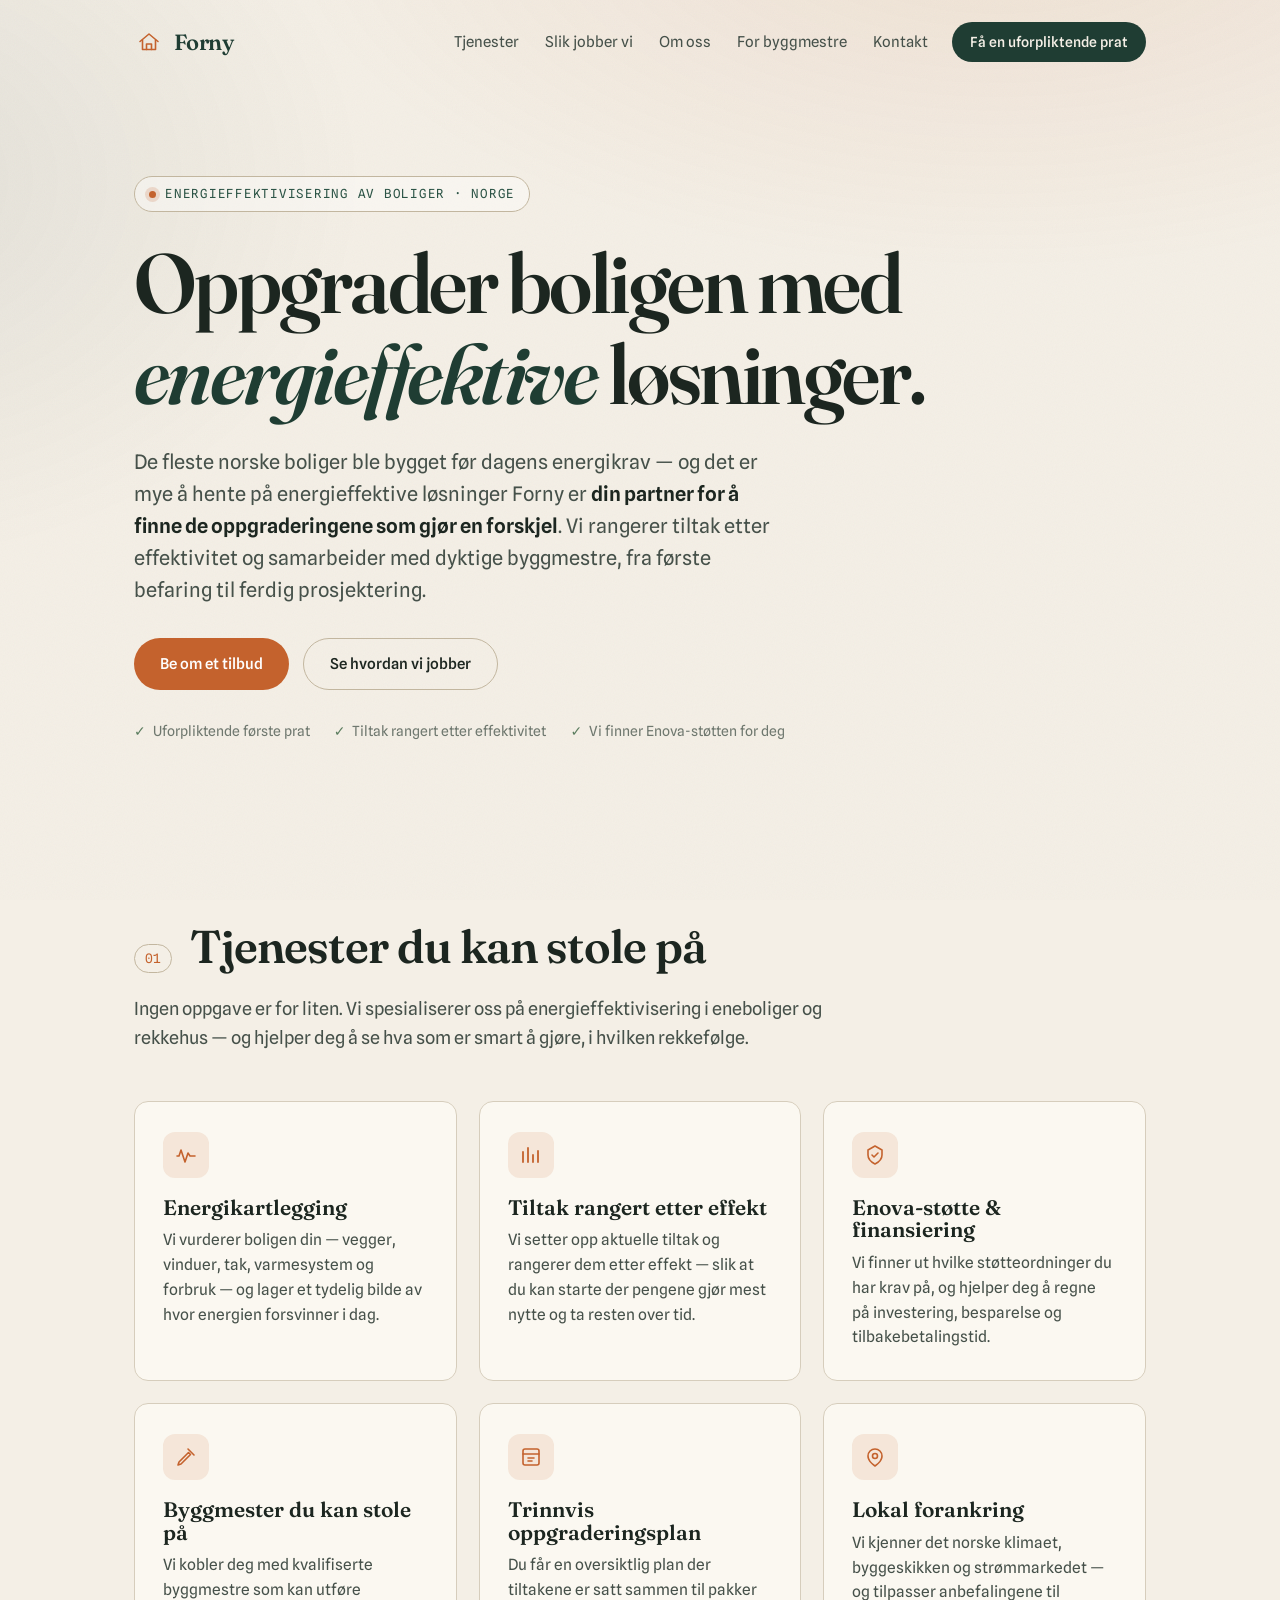
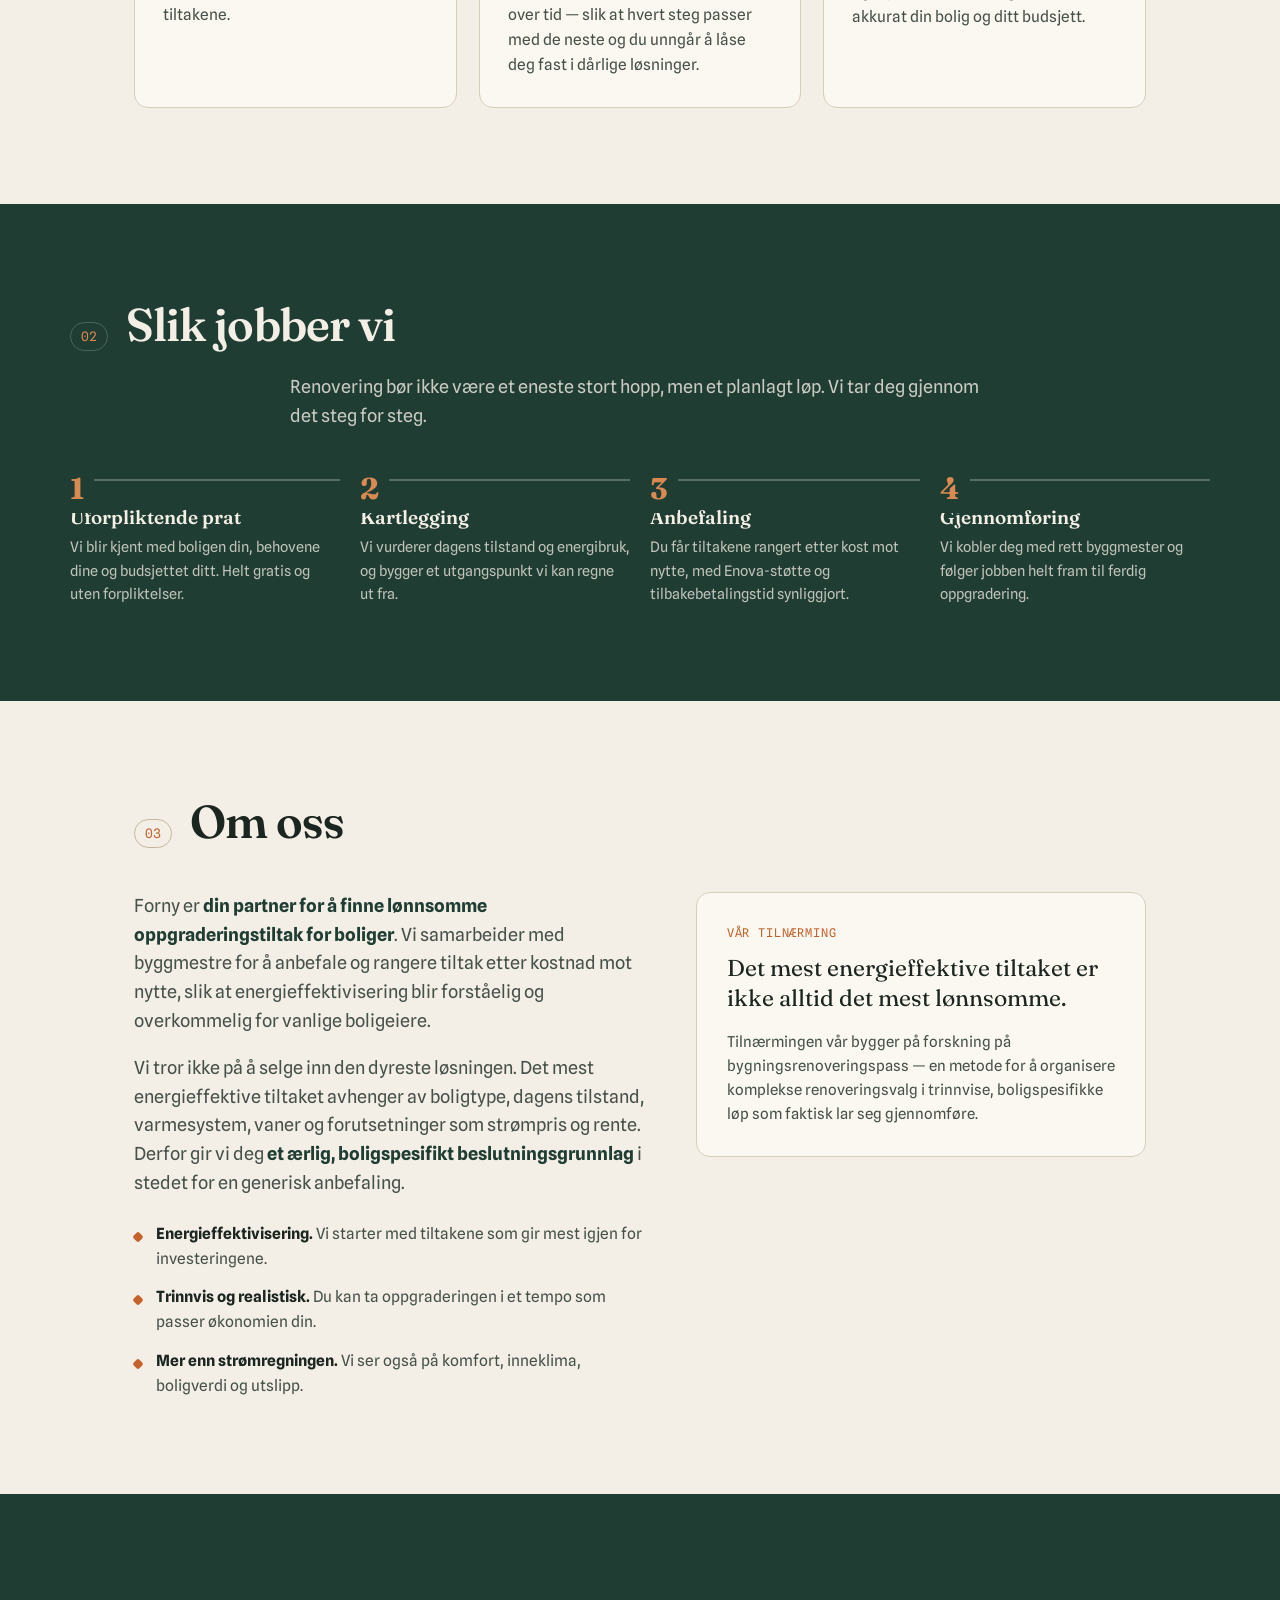
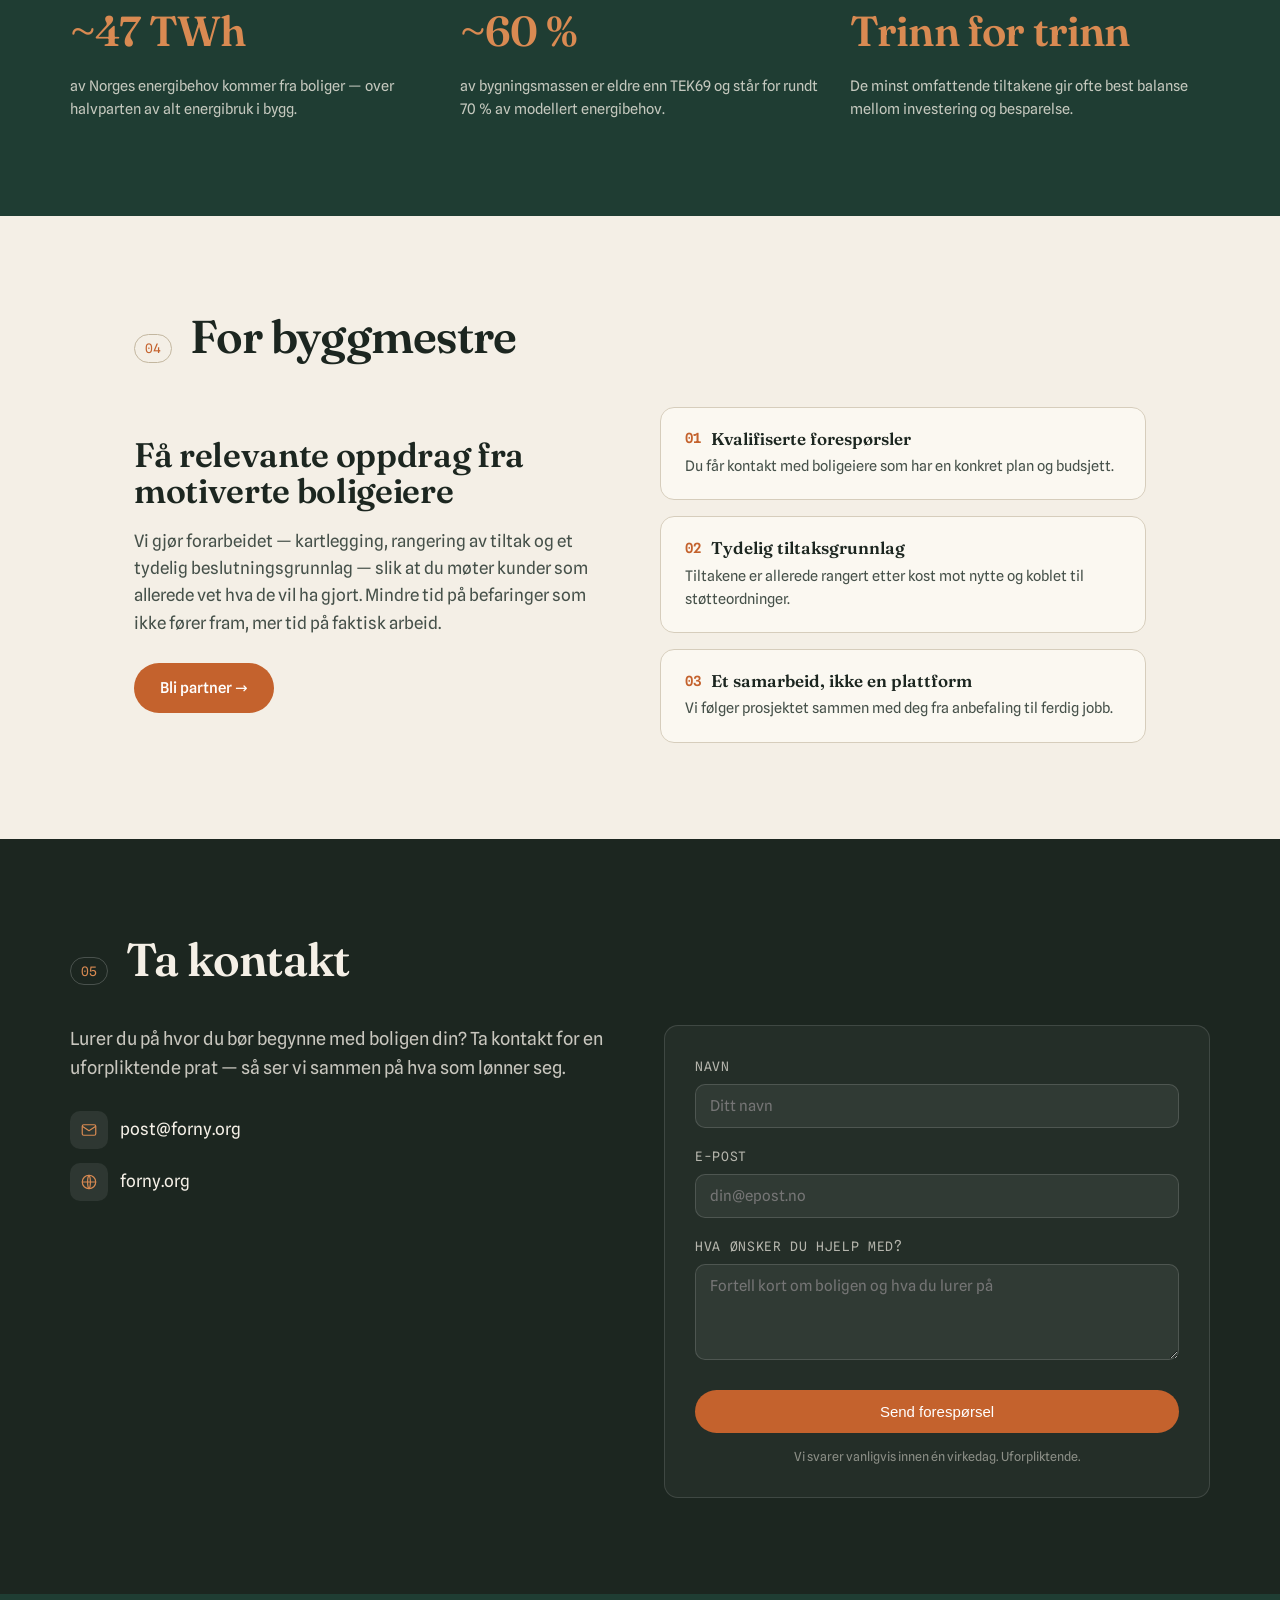
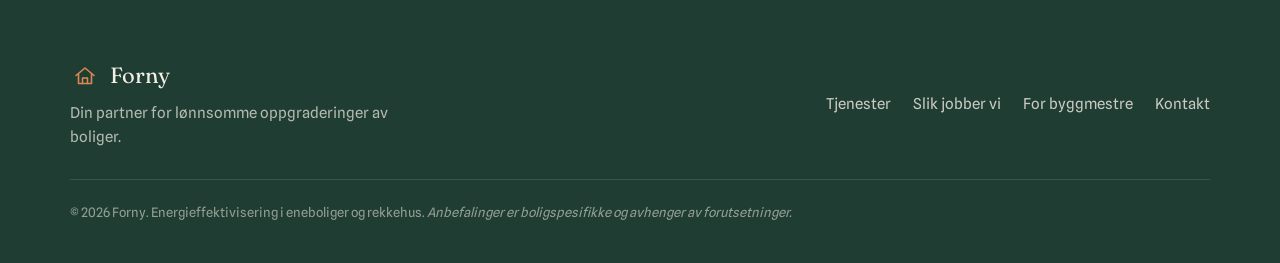
==== index.html @ b819466c "Refine text for clarity in 'Om oss' section" ====
<!DOCTYPE html>
<html lang="nb">
<head>
<meta charset="UTF-8" />
<meta name="viewport" content="width=device-width, initial-scale=1.0" />
<title>Forny — din partner for energieffektive oppgraderinger av boliger</title>
<meta name="description" content="Forny hjelper boligeiere å finne de mest effektive energitiltakene. Vi rangerer tiltak etter kost-nytte i samarbeid med erfarne byggmestre — fra befaring til prosjektering." />
<meta property="og:title" content="Forny — lønnsomme oppgraderinger av boliger" />
<meta property="og:description" content="Vi rangerer energitiltak etter kost-nytte i samarbeid med erfarne byggmestre. Ta kontakt for en uforpliktende prat." />
<meta property="og:type" content="website" />
<meta property="og:locale" content="nb_NO" />
<link rel="preconnect" href="https://fonts.googleapis.com" />
<link rel="preconnect" href="https://fonts.gstatic.com" crossorigin />
<link href="https://fonts.googleapis.com/css2?family=Fraunces:opsz,wght@9..144,400;9..144,500;9..144,600;9..144,700&family=Spline+Sans:wght@400;500;600&family=Spline+Sans+Mono:wght@400;500&display=swap" rel="stylesheet" />
<style>
/* =========================================================
   Forny — Norsk selskapsside
   Palett: varmt papir + dyp skoggrønn + glødende oransje
   Type: Fraunces (display) / Spline Sans (brød) / Spline Sans Mono
   ========================================================= */
:root{
  --paper:#f4efe6; --paper-2:#ece4d6; --card:#fbf8f1;
  --ink:#1c2620; --ink-soft:#46514a; --ink-faint:#6f786f;
  --forest:#1f3d33; --forest-2:#2c5446; --moss:#5a7c5e;
  --ember:#c4622d; --ember-soft:#d98a52; --gold:#b88a2e;
  --line:#d6cdbc; --line-strong:#c2b69f;
  --good:#3a6b4d; --ok:#b88a2e; --weak:#b14a32;
  --display:"Fraunces",Georgia,serif;
  --body:"Spline Sans",system-ui,sans-serif;
  --mono:"Spline Sans Mono",ui-monospace,monospace;
  --maxw:1140px; --gutter:clamp(20px,5vw,64px); --radius:14px;
}
*,*::before,*::after{box-sizing:border-box;}
html{scroll-behavior:smooth;-webkit-text-size-adjust:100%;}
body{margin:0;font-family:var(--body);background:var(--paper);color:var(--ink);
  line-height:1.6;font-size:17px;-webkit-font-smoothing:antialiased;
  text-rendering:optimizeLegibility;overflow-x:hidden;}
h1,h2,h3,h4{margin:0;font-family:var(--display);font-weight:600;line-height:1.08;}
p{margin:0;} a{color:inherit;text-decoration:none;} em{font-style:italic;}
dl,dd{margin:0;} ul,ol{margin:0;padding:0;list-style:none;}

/* atmosfære */
.grain{position:fixed;inset:0;z-index:0;pointer-events:none;opacity:.04;
  background-image:url("data:image/svg+xml,%3Csvg xmlns='http://www.w3.org/2000/svg' width='120' height='120'%3E%3Cfilter id='n'%3E%3CfeTurbulence type='fractalNoise' baseFrequency='0.9' numOctaves='3'/%3E%3C/filter%3E%3Crect width='100%25' height='100%25' filter='url(%23n)'/%3E%3C/svg%3E");}
body::before{content:"";position:fixed;inset:0;z-index:0;pointer-events:none;
  background:radial-gradient(1200px 600px at 78% -10%,rgba(196,98,45,.10),transparent 60%),
  radial-gradient(900px 700px at -10% 20%,rgba(31,61,51,.08),transparent 55%);}
.nav,main,.footer{position:relative;z-index:1;}

/* nav */
.nav{display:flex;align-items:center;gap:24px;max-width:var(--maxw);margin:0 auto;padding:22px var(--gutter);}
.brand{display:inline-flex;align-items:center;gap:10px;font-family:var(--display);
  font-weight:600;font-size:22px;letter-spacing:-.01em;color:var(--forest);}
.brand-mark{display:inline-flex;width:30px;height:30px;align-items:center;justify-content:center;color:var(--ember);}
.brand-mark svg{width:24px;height:24px;}
.nav-links{display:flex;gap:26px;margin-left:auto;font-size:15px;color:var(--ink-soft);}
.nav-links a{position:relative;padding:4px 0;transition:color .2s;}
.nav-links a::after{content:"";position:absolute;left:0;bottom:-2px;height:1.5px;width:0;background:var(--ember);transition:width .25s ease;}
.nav-links a:hover{color:var(--ink);} .nav-links a:hover::after{width:100%;}
.nav-cta{font-size:14px;font-weight:500;padding:9px 18px;border-radius:100px;
  background:var(--forest);color:var(--paper);transition:transform .2s,background .2s;}
.nav-cta:hover{background:var(--forest-2);transform:translateY(-1px);}

/* hero */
.hero{max-width:var(--maxw);margin:0 auto;padding:clamp(40px,8vw,92px) var(--gutter) clamp(48px,7vw,84px);}
.hero-eyebrow{display:inline-flex;align-items:center;gap:9px;font-family:var(--mono);
  font-size:12.5px;letter-spacing:.06em;text-transform:uppercase;color:var(--forest-2);
  padding:7px 14px;border:1px solid var(--line-strong);border-radius:100px;
  background:rgba(255,255,255,.4);animation:rise .7s ease both;}
.dot{width:7px;height:7px;border-radius:50%;background:var(--ember);box-shadow:0 0 0 4px rgba(196,98,45,.18);}
.hero-title{font-size:clamp(40px,7.6vw,84px);letter-spacing:-.03em;margin:26px 0 0;color:var(--ink);animation:rise .7s .06s ease both;}
.hero-title em{color:var(--forest);font-style:italic;}
.hero-lede{max-width:640px;margin-top:26px;font-size:clamp(17px,2.1vw,20px);color:var(--ink-soft);animation:rise .7s .12s ease both;}
.hero-lede strong{color:var(--ink);font-weight:600;}
.hero-actions{display:flex;flex-wrap:wrap;gap:14px;margin-top:32px;animation:rise .7s .18s ease both;}
.btn{display:inline-flex;align-items:center;gap:8px;font-size:15px;font-weight:500;
  padding:13px 26px;border-radius:100px;transition:transform .2s,background .2s,border-color .2s;cursor:pointer;}
.btn-primary{background:var(--ember);color:#fff;border:none;}
.btn-primary:hover{background:var(--ember-soft);transform:translateY(-2px);}
.btn-ghost{border:1px solid var(--line-strong);color:var(--ink);background:transparent;}
.btn-ghost:hover{border-color:var(--forest);transform:translateY(-2px);}
.hero-trust{display:flex;flex-wrap:wrap;gap:10px 24px;margin-top:30px;font-size:14px;color:var(--ink-faint);animation:rise .7s .24s ease both;}
.hero-trust span{display:inline-flex;align-items:center;gap:7px;}
.hero-trust span::before{content:"✓";color:var(--moss);font-weight:700;}

/* seksjonsskall */
.section{max-width:var(--maxw);margin:0 auto;padding:clamp(52px,8vw,96px) var(--gutter);}
.section-band{max-width:none;background:var(--forest);color:var(--paper);}
.section-band .section-index{color:var(--ember-soft);border-color:rgba(255,255,255,.2);}
.section-band .section-title{color:var(--paper);}
.section-band .section-intro{color:rgba(244,239,230,.8);}
.section-band>*{max-width:var(--maxw);margin-left:auto;margin-right:auto;}
.section-head{display:flex;align-items:baseline;gap:18px;}
.section-index{font-family:var(--mono);font-size:13px;color:var(--ember);
  border:1px solid var(--line-strong);border-radius:100px;padding:3px 10px;flex:none;}
.section-title{font-size:clamp(28px,4.6vw,46px);letter-spacing:-.02em;}
.section-intro{max-width:700px;margin-top:22px;font-size:18px;color:var(--ink-soft);}

/* tjenester */
.services{display:grid;grid-template-columns:repeat(3,1fr);gap:22px;margin-top:48px;}
.svc{background:var(--card);border:1px solid var(--line);border-radius:var(--radius);
  padding:30px 28px;transition:transform .25s,box-shadow .25s,border-color .25s;}
.svc:hover{transform:translateY(-4px);box-shadow:0 18px 40px -24px rgba(31,61,51,.5);border-color:var(--line-strong);}
.svc-icon{width:46px;height:46px;border-radius:12px;background:rgba(196,98,45,.12);
  display:flex;align-items:center;justify-content:center;color:var(--ember);margin-bottom:18px;}
.svc-icon svg{width:24px;height:24px;}
.svc h3{font-size:21px;margin-bottom:10px;}
.svc p{font-size:15.5px;color:var(--ink-soft);}

/* prosess */
.steps{display:grid;grid-template-columns:repeat(4,1fr);gap:20px;margin-top:48px;}
.step{position:relative;padding-top:26px;border-top:2px solid rgba(255,255,255,.25);}
.step-num{position:absolute;top:-16px;left:0;font-family:var(--display);font-size:30px;
  font-weight:700;color:var(--ember-soft);background:var(--forest);padding-right:10px;}
.step h3{font-size:19px;color:var(--paper);margin-bottom:8px;}
.step p{font-size:14.5px;color:rgba(244,239,230,.75);}

/* hvorfor / verdier */
.value-grid{display:grid;grid-template-columns:1.15fr 1fr;gap:44px;margin-top:44px;align-items:start;}
.value-text p{font-size:18px;color:var(--ink-soft);}
.value-text p+p{margin-top:18px;}
.value-text strong{color:var(--forest);}
.value-list{margin-top:24px;display:grid;gap:14px;}
.value-list li{font-size:15.5px;color:var(--ink-soft);padding-left:22px;position:relative;}
.value-list li::before{content:"";position:absolute;left:0;top:11px;width:8px;height:8px;
  border-radius:2px;background:var(--ember);transform:rotate(45deg);}
.value-list strong{color:var(--ink);}
.value-card{background:var(--card);border:1px solid var(--line);border-radius:var(--radius);padding:30px;}
.value-card .vc-eyebrow{font-family:var(--mono);font-size:12px;text-transform:uppercase;
  letter-spacing:.07em;color:var(--ember);}
.value-card .vc-quote{font-family:var(--display);font-size:23px;line-height:1.3;margin-top:12px;color:var(--ink);}
.value-card .vc-sub{margin-top:16px;font-size:15px;color:var(--ink-soft);}

/* tall / stats band */
.stats{display:grid;grid-template-columns:repeat(3,1fr);gap:30px;margin-top:8px;}
.stats dt{font-family:var(--display);font-size:clamp(28px,4.4vw,42px);font-weight:600;
  color:var(--ember-soft);letter-spacing:-.02em;}
.stats dd{margin-top:8px;font-size:14.5px;color:rgba(244,239,230,.78);}

/* for byggmestre */
.partner{display:grid;grid-template-columns:1fr 1fr;gap:40px;margin-top:44px;align-items:center;}
.partner-text h3{font-size:clamp(24px,3.4vw,34px);letter-spacing:-.01em;}
.partner-text p{margin-top:18px;font-size:17px;color:var(--ink-soft);}
.partner-text .btn{margin-top:26px;}
.partner-list{display:grid;gap:16px;}
.partner-item{background:var(--card);border:1px solid var(--line);border-radius:var(--radius);padding:22px 24px;}
.partner-item h4{font-size:17px;display:flex;align-items:center;gap:10px;}
.partner-item h4 span{color:var(--ember);font-family:var(--mono);font-size:14px;}
.partner-item p{margin-top:6px;font-size:14.5px;color:var(--ink-soft);}

/* kontakt */
.contact{max-width:none;background:var(--ink);color:var(--paper);}
.contact>*{max-width:var(--maxw);margin-left:auto;margin-right:auto;}
.contact .section-index{color:var(--ember-soft);border-color:rgba(255,255,255,.2);}
.contact .section-title{color:var(--paper);}
.contact-grid{display:grid;grid-template-columns:1fr 1fr;gap:48px;margin-top:40px;align-items:start;}
.contact-intro{font-size:18px;color:rgba(244,239,230,.8);}
.contact-direct{margin-top:28px;display:grid;gap:14px;}
.contact-direct a{display:inline-flex;align-items:center;gap:12px;font-size:17px;color:var(--paper);
  transition:color .2s;}
.contact-direct a:hover{color:var(--ember-soft);}
.contact-direct .ci{width:38px;height:38px;border-radius:10px;background:rgba(255,255,255,.08);
  display:flex;align-items:center;justify-content:center;color:var(--ember-soft);}
.contact-direct .ci svg{width:18px;height:18px;}
.form{background:rgba(255,255,255,.04);border:1px solid rgba(255,255,255,.12);
  border-radius:var(--radius);padding:30px;}
.form label{display:block;font-size:13px;font-family:var(--mono);text-transform:uppercase;
  letter-spacing:.05em;color:rgba(244,239,230,.7);margin-bottom:7px;}
.form .field+.field{margin-top:18px;}
.form input,.form textarea{width:100%;background:rgba(255,255,255,.06);
  border:1px solid rgba(255,255,255,.14);border-radius:10px;padding:12px 14px;
  color:var(--paper);font-family:var(--body);font-size:15px;transition:border-color .2s;}
.form input:focus,.form textarea:focus{outline:none;border-color:var(--ember-soft);}
.form textarea{resize:vertical;min-height:96px;}
.form .btn{margin-top:22px;width:100%;justify-content:center;}
.form-note{margin-top:14px;font-size:12.5px;color:rgba(244,239,230,.5);text-align:center;}

/* footer */
.footer{background:var(--forest);color:var(--paper);padding:clamp(44px,6vw,64px) var(--gutter) 40px;}
.footer-inner{max-width:var(--maxw);margin:0 auto;display:flex;flex-wrap:wrap;
  justify-content:space-between;gap:24px;align-items:center;}
.footer-brand{display:flex;align-items:center;gap:10px;font-family:var(--display);font-size:22px;color:var(--paper);}
.footer-brand .brand-mark{color:var(--ember-soft);}
.footer-tag{color:rgba(244,239,230,.7);font-size:15px;margin-top:8px;max-width:360px;}
.footer-links{display:flex;gap:22px;font-size:15px;color:rgba(244,239,230,.8);}
.footer-links a:hover{color:var(--ember-soft);}
.footer-fine{max-width:var(--maxw);margin:30px auto 0;padding-top:22px;
  border-top:1px solid rgba(255,255,255,.12);font-size:13px;color:rgba(244,239,230,.55);}
.footer-fine em{font-style:italic;}

/* motion */
@keyframes rise{from{opacity:0;transform:translateY(16px);}to{opacity:1;transform:none;}}

/* responsiv */
@media(max-width:900px){
  .nav-links{display:none;}
  .services{grid-template-columns:1fr 1fr;}
  .steps{grid-template-columns:1fr 1fr;}
  .value-grid,.partner,.contact-grid{grid-template-columns:1fr;}
  .stats{grid-template-columns:1fr;gap:22px;}
}
@media(max-width:560px){
  body{font-size:16px;}
  .services,.steps{grid-template-columns:1fr;}
  .nav-cta{display:none;}
  .footer-inner{flex-direction:column;align-items:flex-start;}
}
@media(prefers-reduced-motion:reduce){
  *{animation:none!important;transition:none!important;}
  html{scroll-behavior:auto;}
}
</style>
</head>
<body>
<div class="grain" aria-hidden="true"></div>

<!-- NAV -->
<header class="nav">
  <a href="#top" class="brand">
    <span class="brand-mark" aria-hidden="true">
      <svg viewBox="0 0 24 24" fill="none" xmlns="http://www.w3.org/2000/svg">
        <path d="M3 11.5 12 4l9 7.5" stroke="currentColor" stroke-width="1.6" stroke-linecap="round" stroke-linejoin="round"/>
        <path d="M5.5 10v9.5h13V10" stroke="currentColor" stroke-width="1.6" stroke-linecap="round" stroke-linejoin="round"/>
        <path d="M9.5 19.5V14h5v5.5" stroke="currentColor" stroke-width="1.6" stroke-linecap="round" stroke-linejoin="round"/>
      </svg>
    </span>
    Forny
  </a>
  <nav class="nav-links" aria-label="Hovedmeny">
    <a href="#tjenester">Tjenester</a>
    <a href="#prosess">Slik jobber vi</a>
    <a href="#om">Om oss</a>
    <a href="#byggmester">For byggmestre</a>
    <a href="#kontakt">Kontakt</a>
  </nav>
  <a href="#kontakt" class="nav-cta">Få en uforpliktende prat</a>
</header>

<main id="top">

<!-- HERO -->
<section class="hero">
  <div class="hero-eyebrow"><span class="dot" aria-hidden="true"></span> Energieffektivisering av boliger · Norge</div>
  <h1 class="hero-title">Oppgrader boligen med <br /><em>energieffektive</em> løsninger.</h1>
  <p class="hero-lede">
    De fleste norske boliger ble bygget før dagens energikrav — og det er mye å hente på energieffektive løsninger
     Forny er <strong>din partner for å finne de
    oppgraderingene som gjør en forskjel</strong>. Vi rangerer tiltak etter effektivitet
    og samarbeider med dyktige byggmestre, fra første befaring til ferdig prosjektering.
  </p>
  <div class="hero-actions">
    <a href="#kontakt" class="btn btn-primary">Be om et tilbud</a>
    <a href="#prosess" class="btn btn-ghost">Se hvordan vi jobber</a>
  </div>
  <div class="hero-trust">
    <span>Uforpliktende første prat</span>
    <span>Tiltak rangert etter effektivitet</span>
    <span>Vi finner Enova-støtten for deg</span>
  </div>
</section>

<!-- 01 TJENESTER -->
<section id="tjenester" class="section">
  <div class="section-head"><span class="section-index">01</span><h2 class="section-title">Tjenester du kan stole på</h2></div>
  <p class="section-intro">Ingen oppgave er for liten. Vi spesialiserer oss på energieffektivisering i eneboliger og rekkehus — og hjelper deg å se hva som er smart å gjøre, i hvilken rekkefølge.</p>
  <div class="services">
    <article class="svc">
      <div class="svc-icon" aria-hidden="true"><svg viewBox="0 0 24 24" fill="none"><path d="M3 13h2l2-6 4 12 3-9 2 3h5" stroke="currentColor" stroke-width="1.6" stroke-linecap="round" stroke-linejoin="round"/></svg></div>
      <h3>Energikartlegging</h3>
      <p>Vi vurderer boligen din — vegger, vinduer, tak, varmesystem og forbruk — og lager et tydelig bilde av hvor energien forsvinner i dag.</p>
    </article>
    <article class="svc">
      <div class="svc-icon" aria-hidden="true"><svg viewBox="0 0 24 24" fill="none"><path d="M4 19V9m5 10V5m5 14v-7m5 7V8" stroke="currentColor" stroke-width="1.8" stroke-linecap="round"/></svg></div>
      <h3>Tiltak rangert etter effekt</h3>
      <p>Vi setter opp aktuelle tiltak og rangerer dem etter effekt — slik at du kan starte der pengene gjør mest nytte og ta resten over tid.</p>
    </article>
    <article class="svc">
      <div class="svc-icon" aria-hidden="true"><svg viewBox="0 0 24 24" fill="none"><path d="M12 3l7 4v5c0 4-3 7-7 9-4-2-7-5-7-9V7l7-4z" stroke="currentColor" stroke-width="1.6" stroke-linejoin="round"/><path d="M9 12l2 2 4-4" stroke="currentColor" stroke-width="1.6" stroke-linecap="round" stroke-linejoin="round"/></svg></div>
      <h3>Enova-støtte &amp; finansiering</h3>
      <p>Vi finner ut hvilke støtteordninger du har krav på, og hjelper deg å regne på investering, besparelse og tilbakebetalingstid.</p>
    </article>
    <article class="svc">
      <div class="svc-icon" aria-hidden="true"><svg viewBox="0 0 24 24" fill="none"><path d="M14 4l6 6M4 20l3-1 9.5-9.5-2-2L5 17l-1 3z" stroke="currentColor" stroke-width="1.6" stroke-linecap="round" stroke-linejoin="round"/></svg></div>
      <h3>Byggmester du kan stole på</h3>
      <p>Vi kobler deg med kvalifiserte byggmestre som kan utføre tiltakene.</p>
    </article>
    <article class="svc">
      <div class="svc-icon" aria-hidden="true"><svg viewBox="0 0 24 24" fill="none"><rect x="4" y="4" width="16" height="16" rx="2" stroke="currentColor" stroke-width="1.6"/><path d="M4 9h16M9 13h6M9 16h4" stroke="currentColor" stroke-width="1.6" stroke-linecap="round"/></svg></div>
      <h3>Trinnvis oppgraderingsplan</h3>
      <p>Du får en oversiktlig plan der tiltakene er satt sammen til pakker over tid — slik at hvert steg passer med de neste og du unngår å låse deg fast i dårlige løsninger.</p>
    </article>
    <article class="svc">
      <div class="svc-icon" aria-hidden="true"><svg viewBox="0 0 24 24" fill="none"><path d="M12 21s-7-4.5-7-10a7 7 0 0 1 14 0c0 5.5-7 10-7 10z" stroke="currentColor" stroke-width="1.6" stroke-linejoin="round"/><circle cx="12" cy="11" r="2.5" stroke="currentColor" stroke-width="1.6"/></svg></div>
      <h3>Lokal forankring</h3>
      <p>Vi kjenner det norske klimaet, byggeskikken og strømmarkedet — og tilpasser anbefalingene til akkurat din bolig og ditt budsjett.</p>
    </article>
  </div>
</section>

<!-- 02 PROSESS -->
<section id="prosess" class="section section-band">
  <div class="section-head"><span class="section-index">02</span><h2 class="section-title">Slik jobber vi</h2></div>
  <p class="section-intro">Renovering bør ikke være et eneste stort hopp, men et planlagt løp. Vi tar deg gjennom det steg for steg.</p>
  <div class="steps">
    <div class="step"><span class="step-num">1</span><h3>Uforpliktende prat</h3><p>Vi blir kjent med boligen din, behovene dine og budsjettet ditt. Helt gratis og uten forpliktelser.</p></div>
    <div class="step"><span class="step-num">2</span><h3>Kartlegging</h3><p>Vi vurderer dagens tilstand og energibruk, og bygger et utgangspunkt vi kan regne ut fra.</p></div>
    <div class="step"><span class="step-num">3</span><h3>Anbefaling</h3><p>Du får tiltakene rangert etter kost mot nytte, med Enova-støtte og tilbakebetalingstid synliggjort.</p></div>
    <div class="step"><span class="step-num">4</span><h3>Gjennomføring</h3><p>Vi kobler deg med rett byggmester og følger jobben helt fram til ferdig oppgradering.</p></div>
  </div>
</section>

<!-- 03 OM OSS -->
<section id="om" class="section">
  <div class="section-head"><span class="section-index">03</span><h2 class="section-title">Om oss</h2></div>
  <div class="value-grid">
    <div class="value-text">
      <p>Forny er <strong>din partner for å finne lønnsomme oppgraderingstiltak for boliger</strong>. Vi samarbeider med byggmestre for å anbefale og rangere tiltak etter kostnad mot nytte, slik at energieffektivisering blir forståelig og overkommelig for vanlige boligeiere.</p>
      <p>Vi tror ikke på å selge inn den dyreste løsningen. Det mest energieffektive tiltaket avhenger av boligtype, dagens tilstand, varmesystem, vaner og forutsetninger som strømpris og rente. Derfor gir vi deg <strong>et ærlig, boligspesifikt beslutningsgrunnlag</strong> i stedet for en generisk anbefaling.</p>
      <ul class="value-list">
        <li><strong>Energieffektivisering.</strong> Vi starter med tiltakene som gir mest igjen for investeringene.</li>
        <li><strong>Trinnvis og realistisk.</strong> Du kan ta oppgraderingen i et tempo som passer økonomien din.</li>
        <li><strong>Mer enn strømregningen.</strong> Vi ser også på komfort, inneklima, boligverdi og utslipp.</li>
      </ul>
    </div>
    <aside class="value-card">
      <p class="vc-eyebrow">Vår tilnærming</p>
      <p class="vc-quote">Det mest energieffektive tiltaket er ikke alltid det mest lønnsomme.</p>
      <p class="vc-sub">Tilnærmingen vår bygger på forskning på bygningsrenoveringspass — en metode for å organisere komplekse renoveringsvalg i trinnvise, boligspesifikke løp som faktisk lar seg gjennomføre.</p>
    </aside>
  </div>
</section>

<!-- TALL -->
<section class="section section-band" aria-label="Nøkkeltall">
  <dl class="stats">
    <div><dt>~47 TWh</dt><dd>av Norges energibehov kommer fra boliger — over halvparten av alt energibruk i bygg.</dd></div>
    <div><dt>~60 %</dt><dd>av bygningsmassen er eldre enn TEK69 og står for rundt 70 % av modellert energibehov.</dd></div>
    <div><dt>Trinn for trinn</dt><dd>De minst omfattende tiltakene gir ofte best balanse mellom investering og besparelse.</dd></div>
  </dl>
</section>

<!-- 04 FOR BYGGMESTRE -->
<section id="byggmester" class="section">
  <div class="section-head"><span class="section-index">04</span><h2 class="section-title">For byggmestre</h2></div>
  <div class="partner">
    <div class="partner-text">
      <h3>Få relevante oppdrag fra motiverte boligeiere</h3>
      <p>Vi gjør forarbeidet — kartlegging, rangering av tiltak og et tydelig beslutningsgrunnlag — slik at du møter kunder som allerede vet hva de vil ha gjort. Mindre tid på befaringer som ikke fører fram, mer tid på faktisk arbeid.</p>
      <a href="https://forny.lovable.app" class="btn btn-primary" target="_blank" rel="noopener">Bli partner →</a>
    </div>
    <div class="partner-list">
      <div class="partner-item"><h4><span>01</span> Kvalifiserte forespørsler</h4><p>Du får kontakt med boligeiere som har en konkret plan og budsjett.</p></div>
      <div class="partner-item"><h4><span>02</span> Tydelig tiltaksgrunnlag</h4><p>Tiltakene er allerede rangert etter kost mot nytte og koblet til støtteordninger.</p></div>
      <div class="partner-item"><h4><span>03</span> Et samarbeid, ikke en plattform</h4><p>Vi følger prosjektet sammen med deg fra anbefaling til ferdig jobb.</p></div>
    </div>
  </div>
</section>

<!-- 05 KONTAKT -->
<section id="kontakt" class="section contact">
  <div class="section-head"><span class="section-index">05</span><h2 class="section-title">Ta kontakt</h2></div>
  <div class="contact-grid">
    <div>
      <p class="contact-intro">Lurer du på hvor du bør begynne med boligen din? Ta kontakt for en uforpliktende prat — så ser vi sammen på hva som lønner seg.</p>
      <div class="contact-direct">
        <a href="mailto:post@forny.org">
          <span class="ci" aria-hidden="true"><svg viewBox="0 0 24 24" fill="none"><rect x="3" y="5" width="18" height="14" rx="2" stroke="currentColor" stroke-width="1.6"/><path d="m3 7 9 6 9-6" stroke="currentColor" stroke-width="1.6" stroke-linejoin="round"/></svg></span>
          post@forny.org
        </a>
        <a href="https://forny.org" target="_blank" rel="noopener">
          <span class="ci" aria-hidden="true"><svg viewBox="0 0 24 24" fill="none"><circle cx="12" cy="12" r="9" stroke="currentColor" stroke-width="1.6"/><path d="M3 12h18M12 3c2.5 2.7 2.5 15.3 0 18M12 3c-2.5 2.7-2.5 15.3 0 18" stroke="currentColor" stroke-width="1.6"/></svg></span>
          forny.org
        </a>
      </div>
    </div>
    <form class="form" action="https://formsubmit.co/post@forny.org" method="POST">
      <div class="field">
        <label for="navn">Navn</label>
        <input id="navn" name="navn" type="text" placeholder="Ditt navn" required />
      </div>
      <div class="field">
        <label for="epost">E-post</label>
        <input id="epost" name="epost" type="email" placeholder="din@epost.no" required />
      </div>
      <div class="field">
        <label for="melding">Hva ønsker du hjelp med?</label>
        <textarea id="melding" name="melding" placeholder="Fortell kort om boligen og hva du lurer på"></textarea>
      </div>
      <button type="submit" class="btn btn-primary">Send forespørsel</button>
      <p class="form-note">Vi svarer vanligvis innen én virkedag. Uforpliktende.</p>
    </form>
  </div>
</section>

</main>

<!-- FOOTER -->
<footer class="footer">
  <div class="footer-inner">
    <div>
      <div class="footer-brand">
        <span class="brand-mark" aria-hidden="true">
          <svg viewBox="0 0 24 24" fill="none" xmlns="http://www.w3.org/2000/svg">
            <path d="M3 11.5 12 4l9 7.5" stroke="currentColor" stroke-width="1.6" stroke-linecap="round" stroke-linejoin="round"/>
            <path d="M5.5 10v9.5h13V10" stroke="currentColor" stroke-width="1.6" stroke-linecap="round" stroke-linejoin="round"/>
            <path d="M9.5 19.5V14h5v5.5" stroke="currentColor" stroke-width="1.6" stroke-linecap="round" stroke-linejoin="round"/>
          </svg>
        </span>
        Forny
      </div>
      <p class="footer-tag">Din partner for lønnsomme oppgraderinger av boliger.</p>
    </div>
    <nav class="footer-links" aria-label="Bunnmeny">
      <a href="#tjenester">Tjenester</a>
      <a href="#prosess">Slik jobber vi</a>
      <a href="#byggmester">For byggmestre</a>
      <a href="#kontakt">Kontakt</a>
    </nav>
  </div>
  <p class="footer-fine">© <span id="year"></span> Forny. Energieffektivisering i eneboliger og rekkehus. <em>Anbefalinger er boligspesifikke og avhenger av forutsetninger.</em></p>
</footer>

<script>document.getElementById('year').textContent=new Date().getFullYear();</script>
</body>
</html>
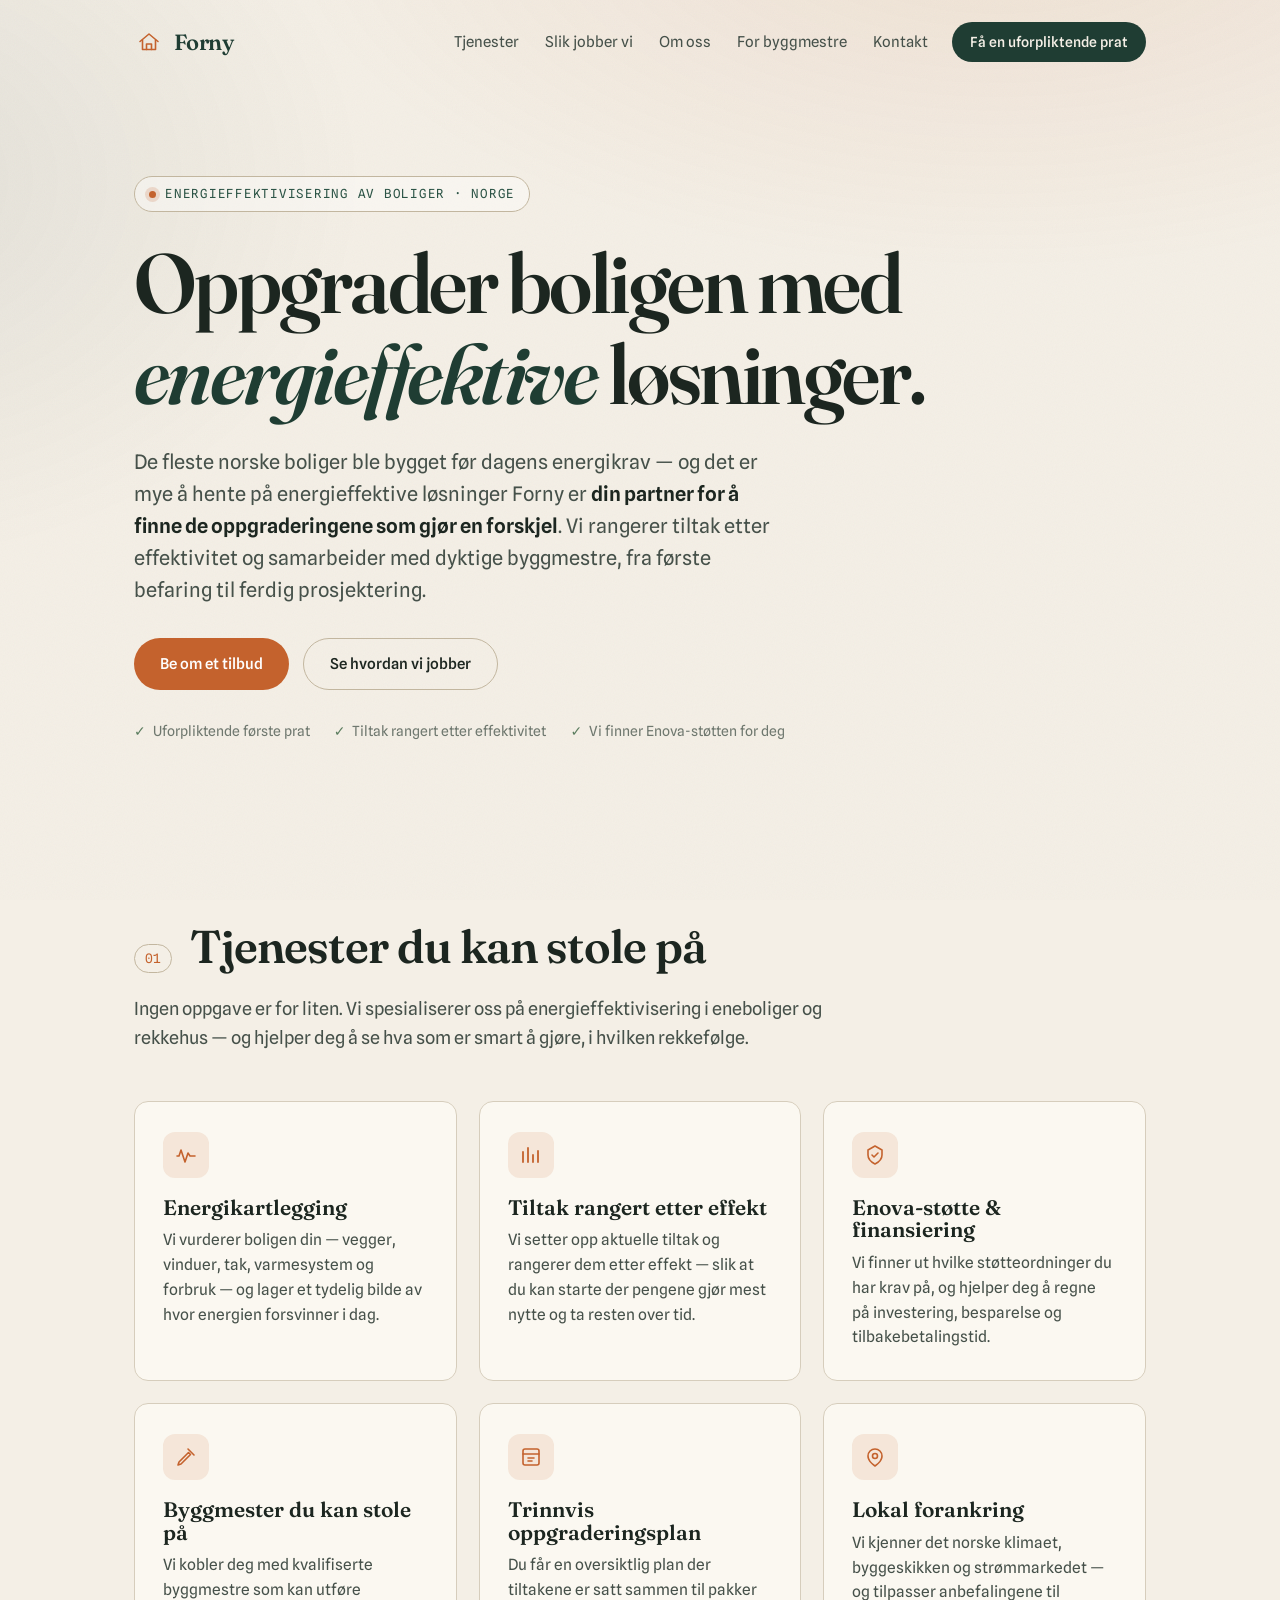
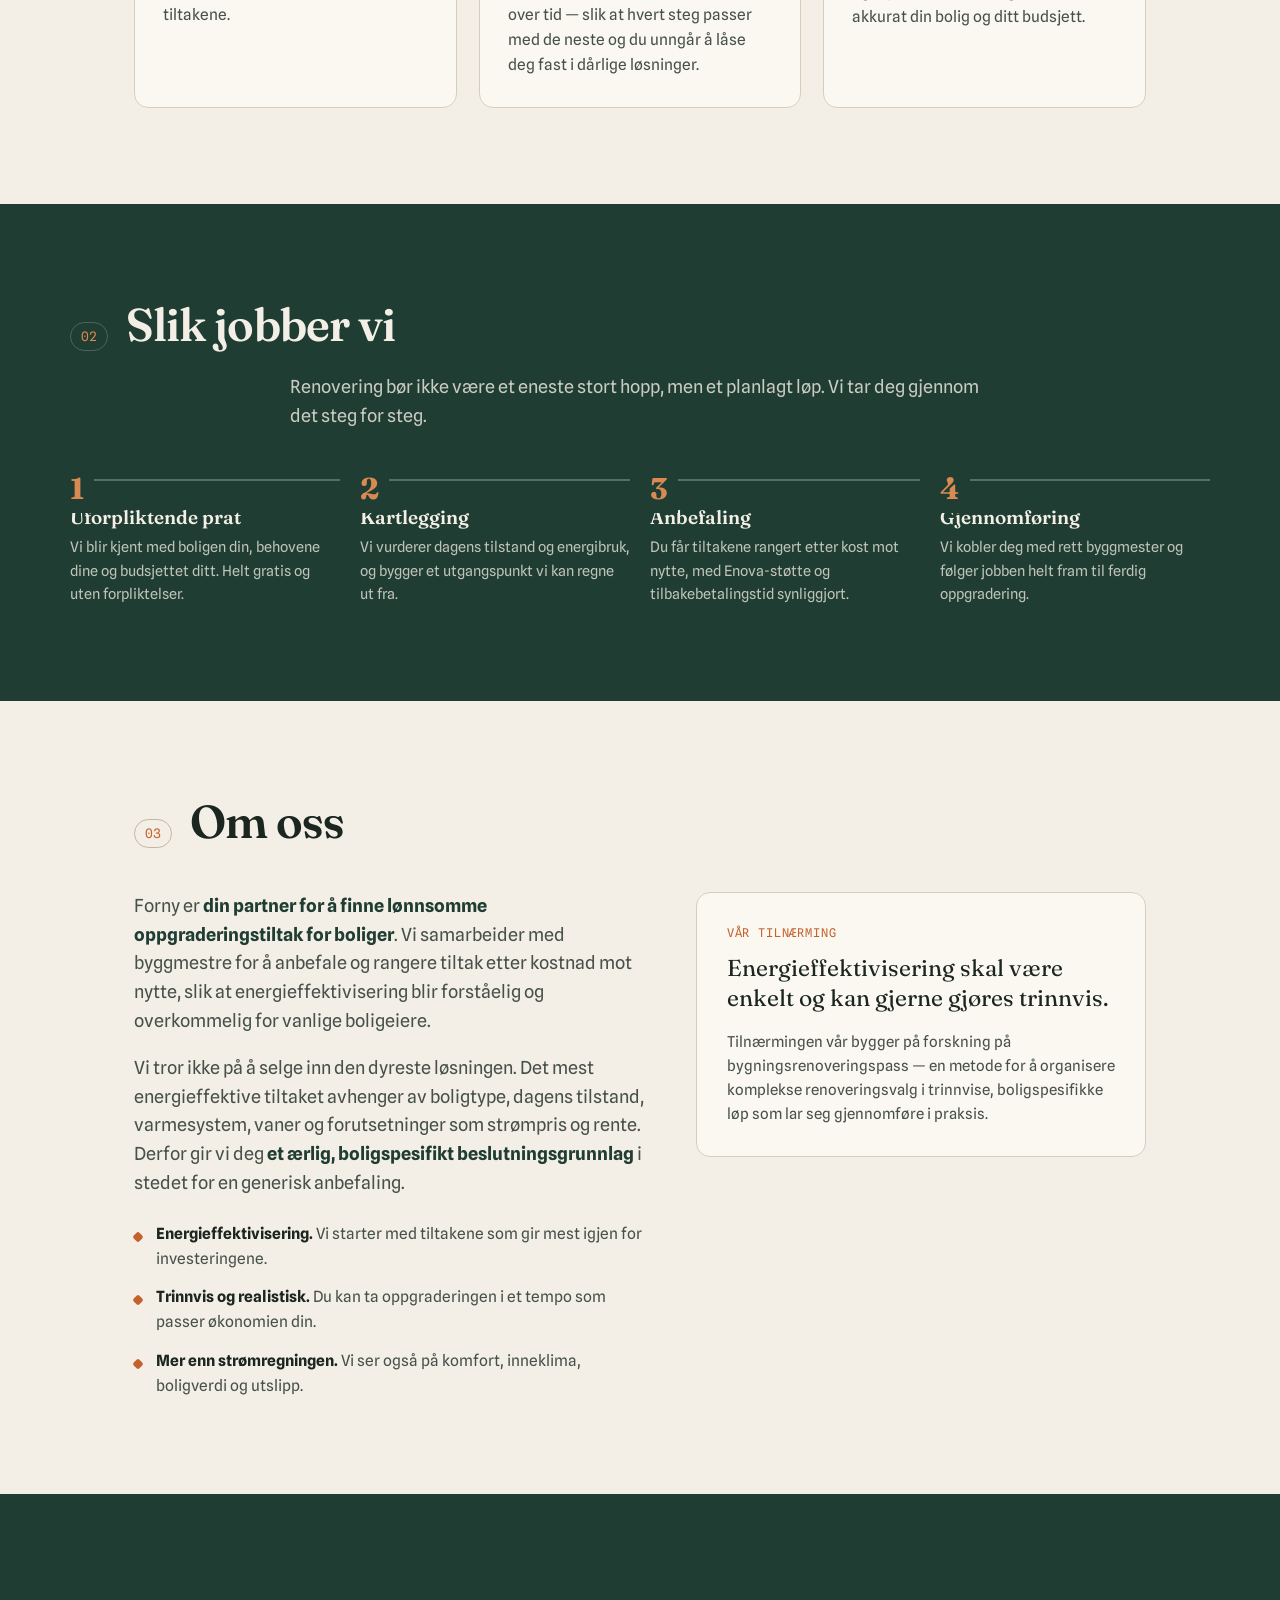
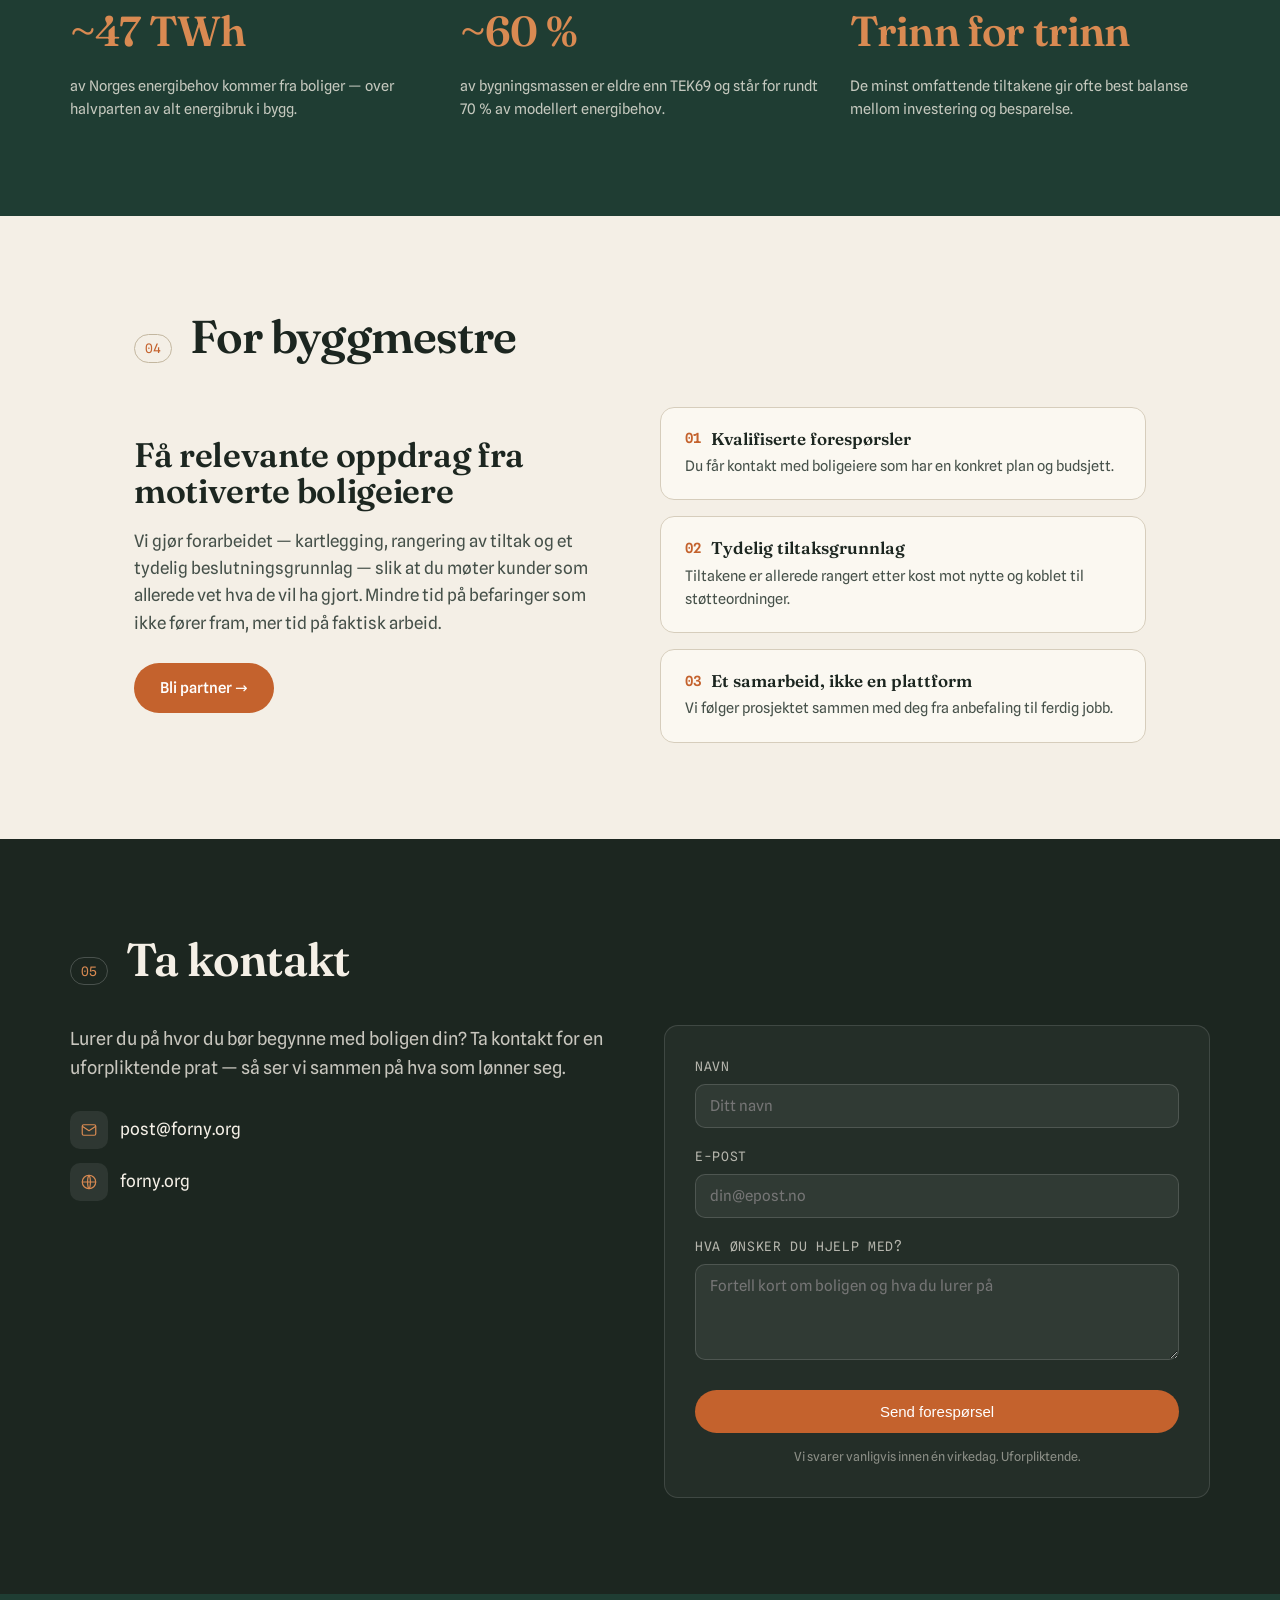
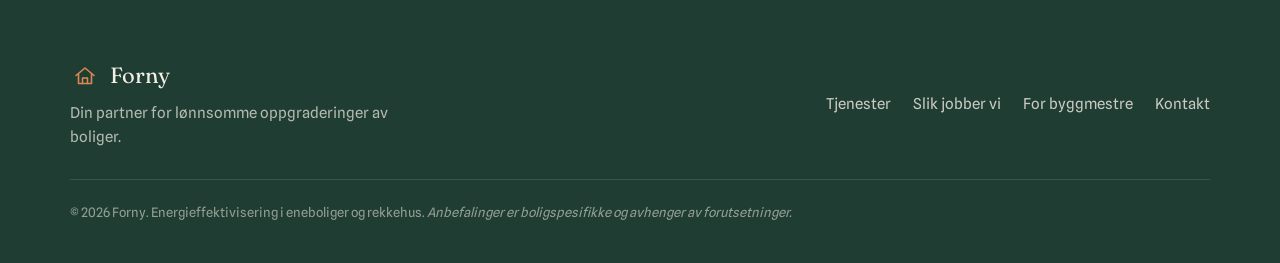
==== commit 1c2c5312: "Update quote and subtext in value card section" ====
--- a/index.html
+++ b/index.html
@@ -324,8 +324,8 @@
     </div>
     <aside class="value-card">
       <p class="vc-eyebrow">Vår tilnærming</p>
-      <p class="vc-quote">Det mest energieffektive tiltaket er ikke alltid det mest lønnsomme.</p>
-      <p class="vc-sub">Tilnærmingen vår bygger på forskning på bygningsrenoveringspass — en metode for å organisere komplekse renoveringsvalg i trinnvise, boligspesifikke løp som faktisk lar seg gjennomføre.</p>
+      <p class="vc-quote">Energieffektivisering skal være enkelt og kan gjerne gjøres trinnvis.</p>
+      <p class="vc-sub">Tilnærmingen vår bygger på forskning på bygningsrenoveringspass — en metode for å organisere komplekse renoveringsvalg i trinnvise, boligspesifikke løp som lar seg gjennomføre i praksis.</p>
     </aside>
   </div>
 </section>
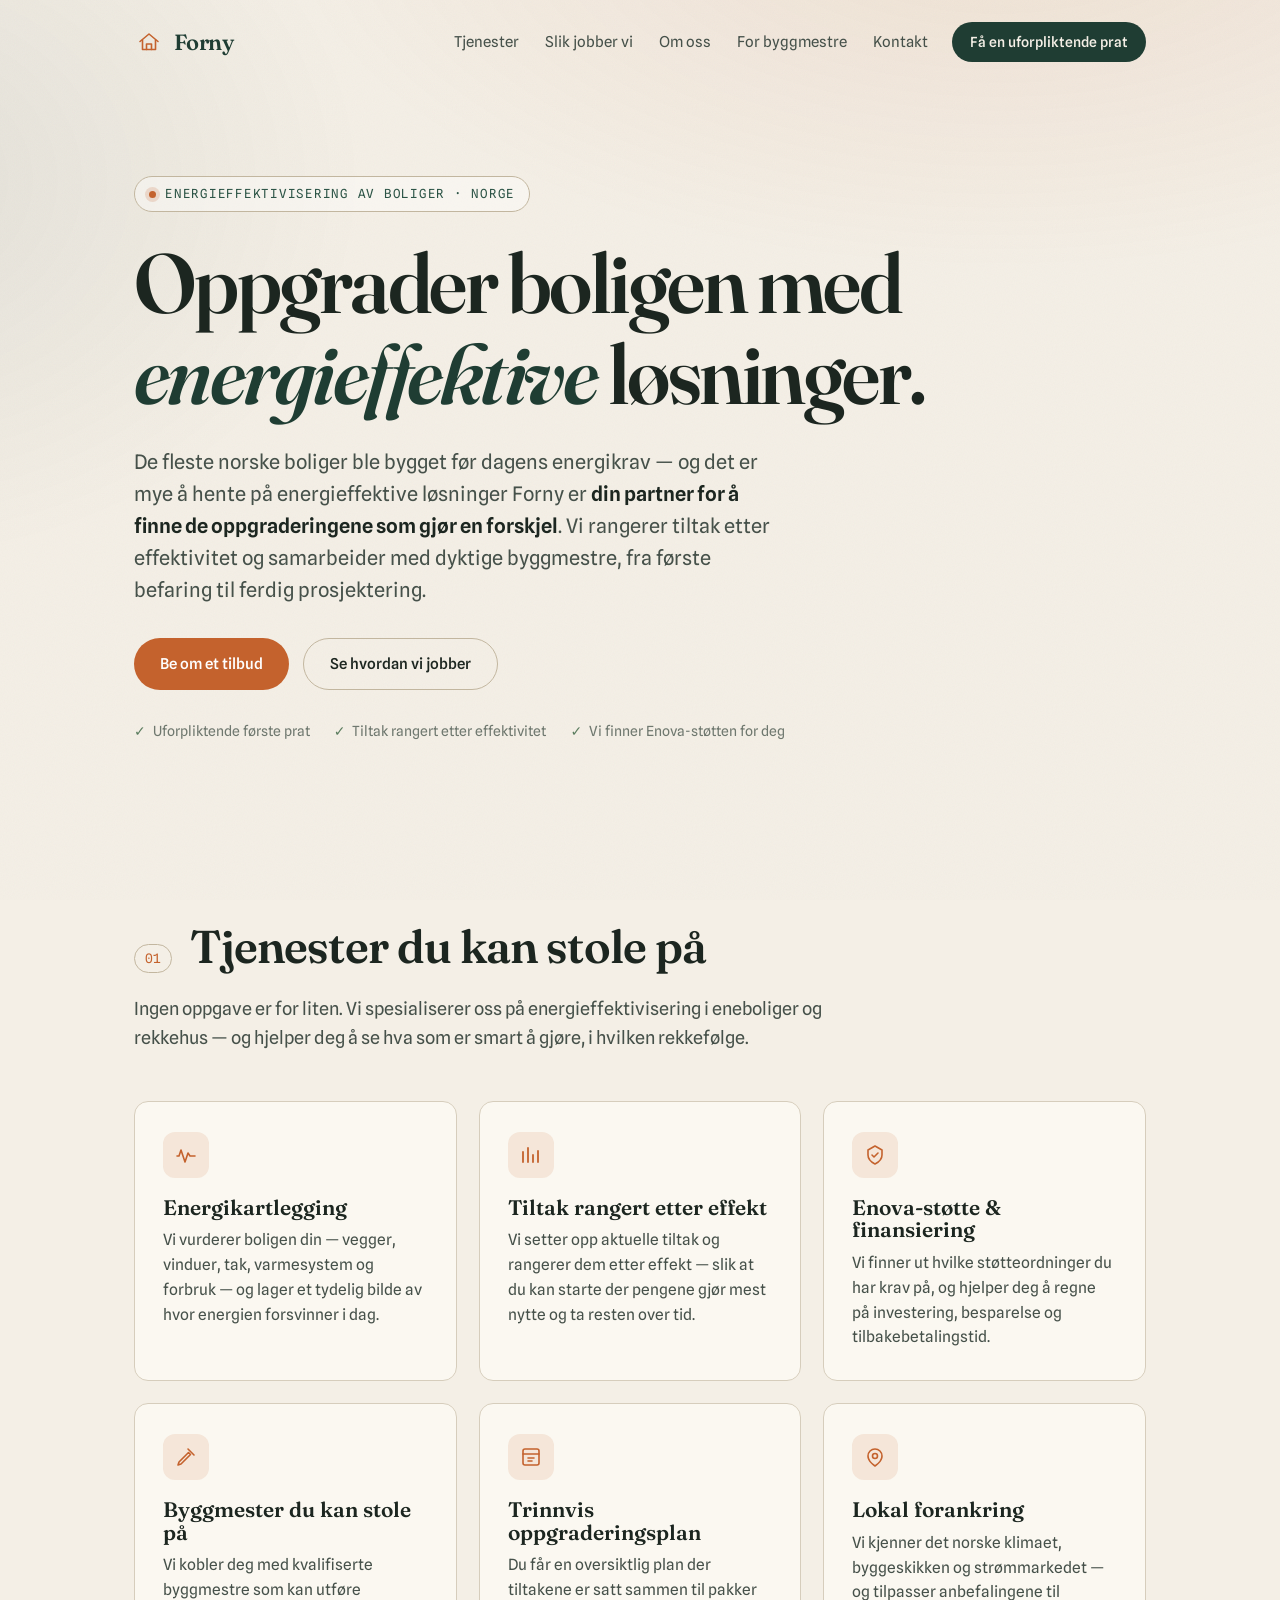
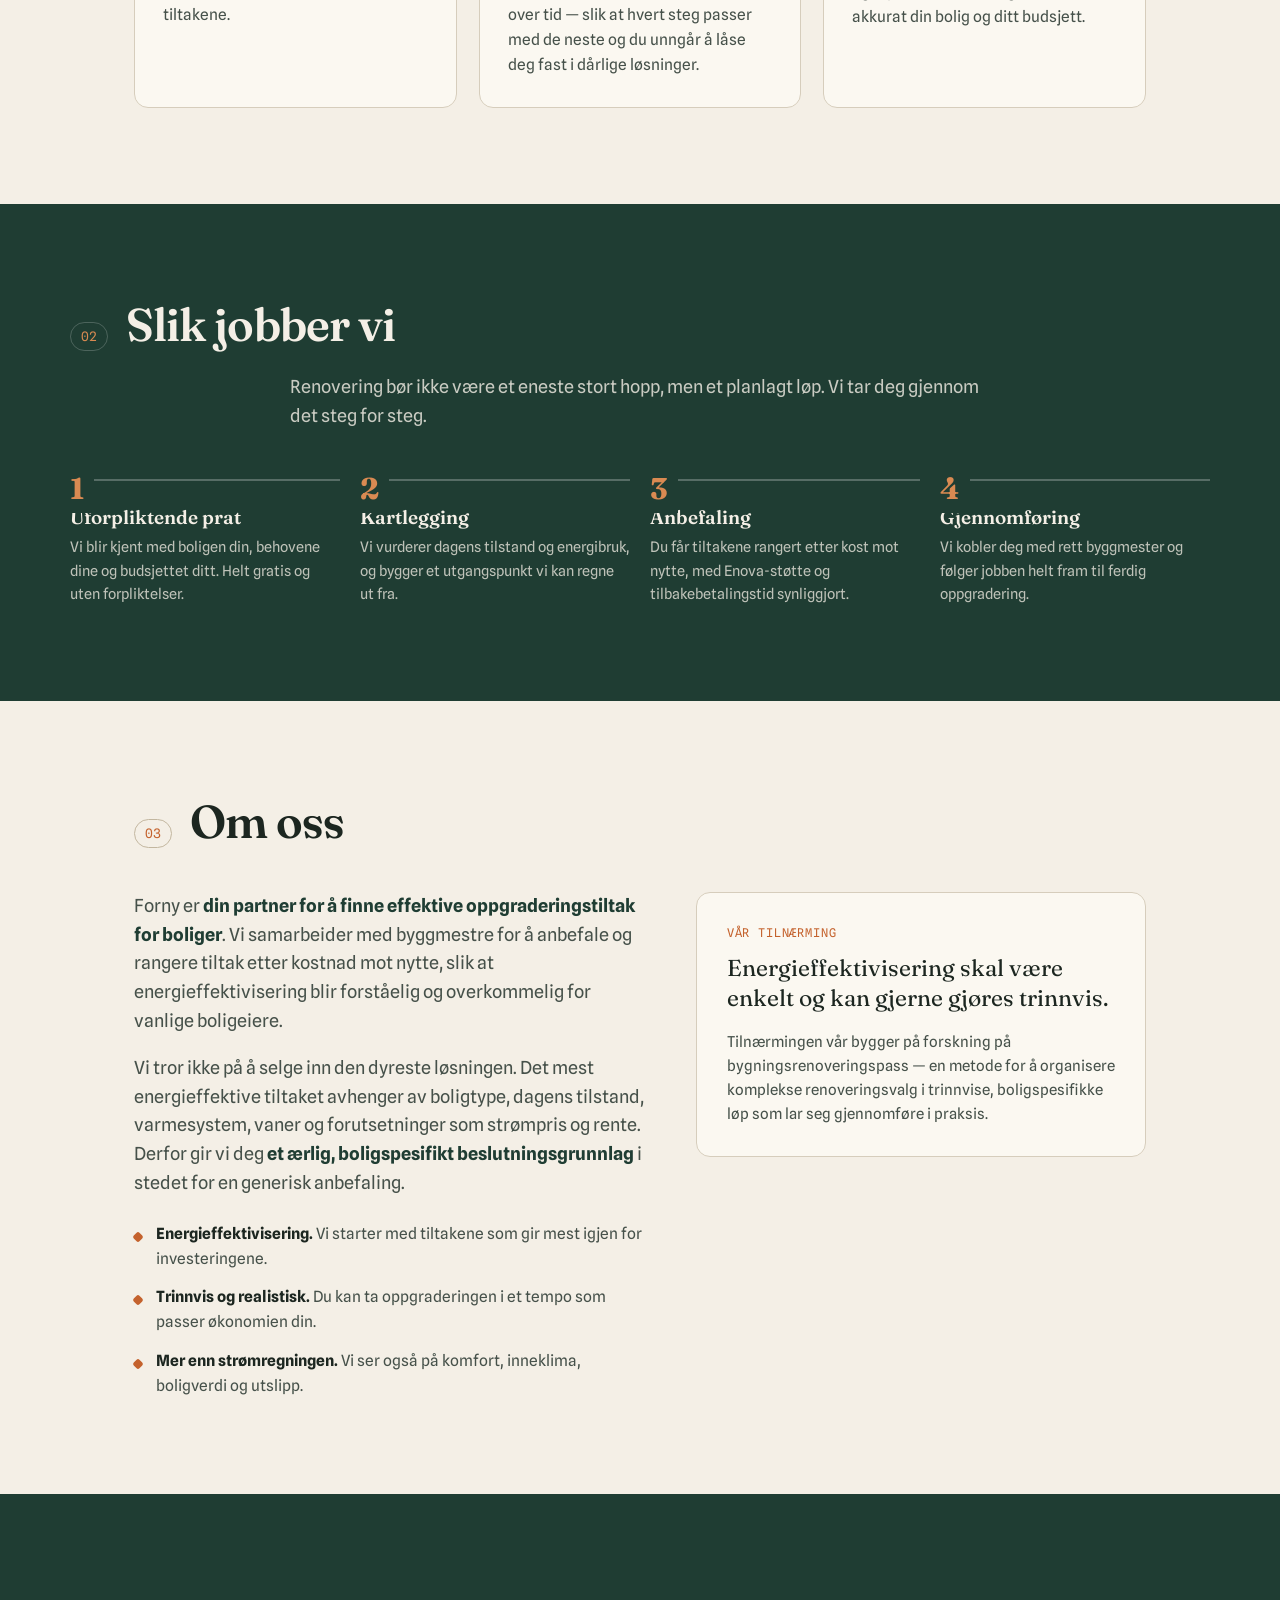
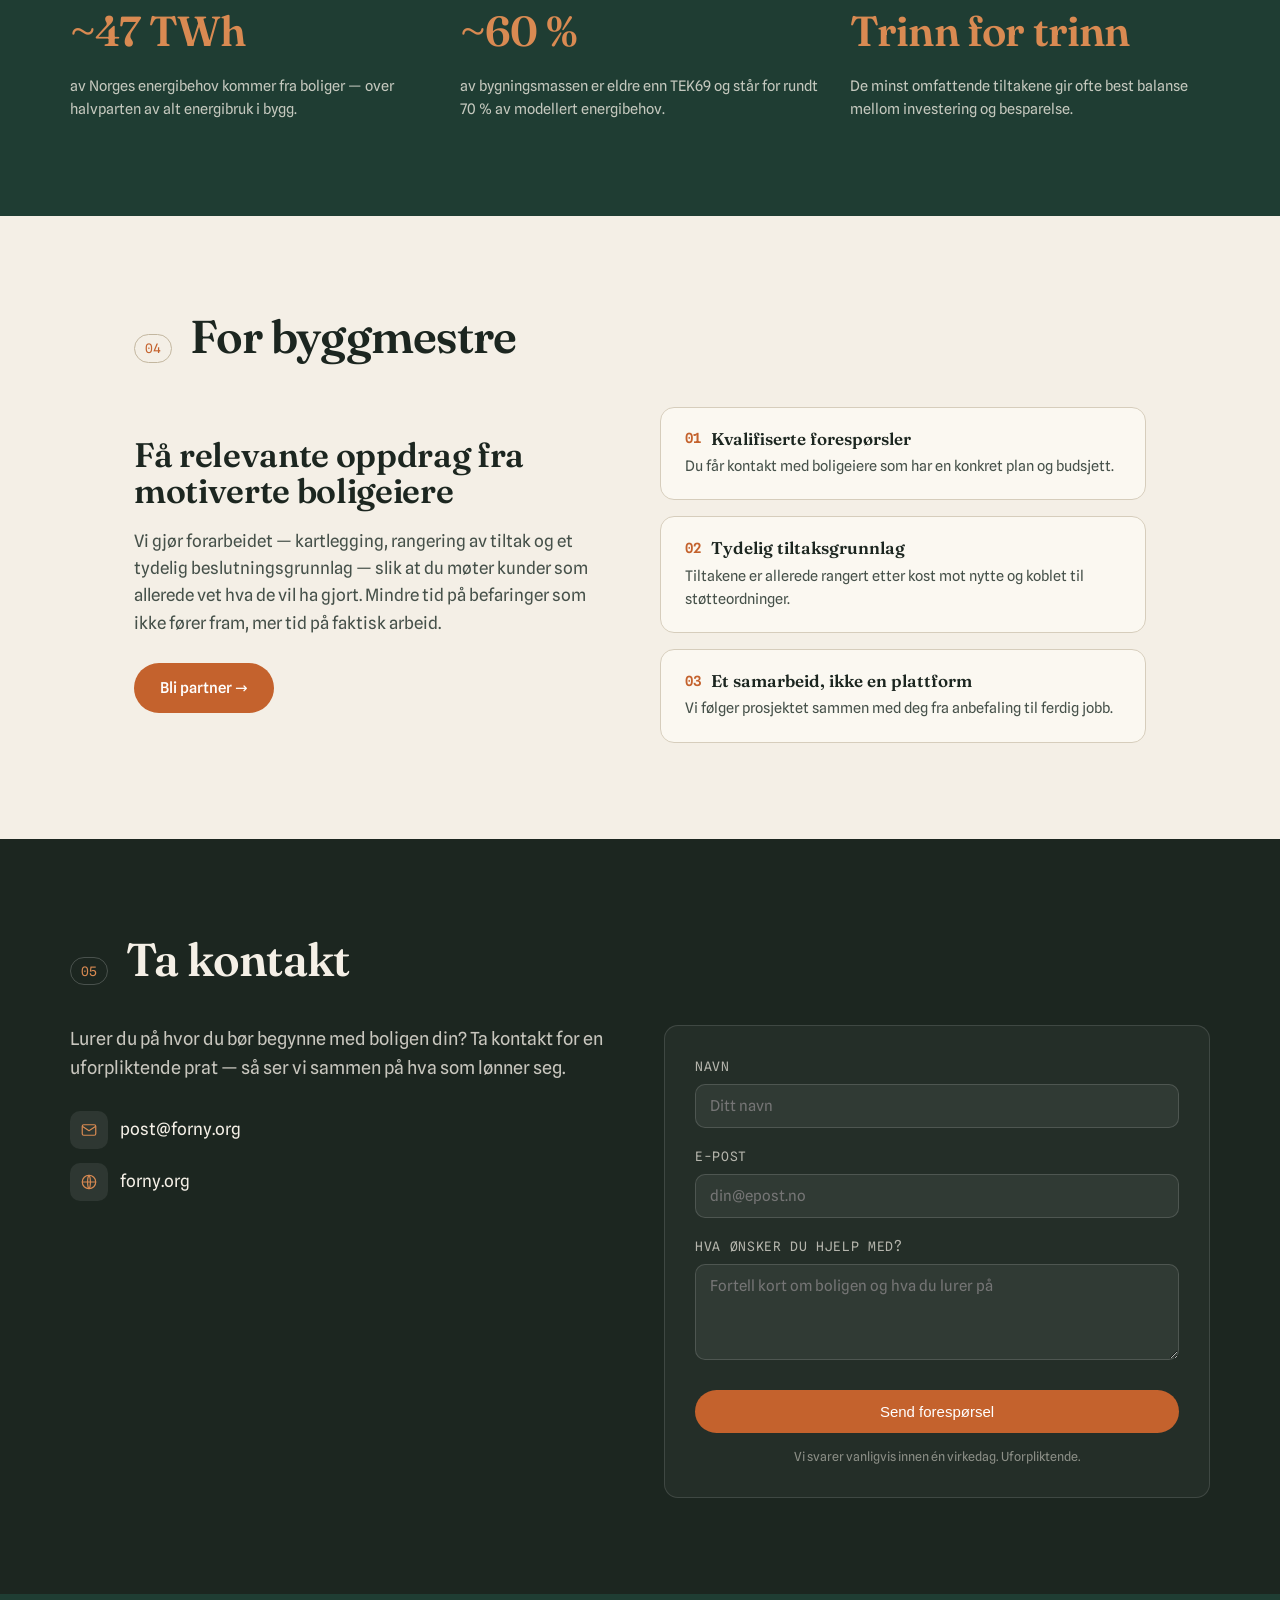
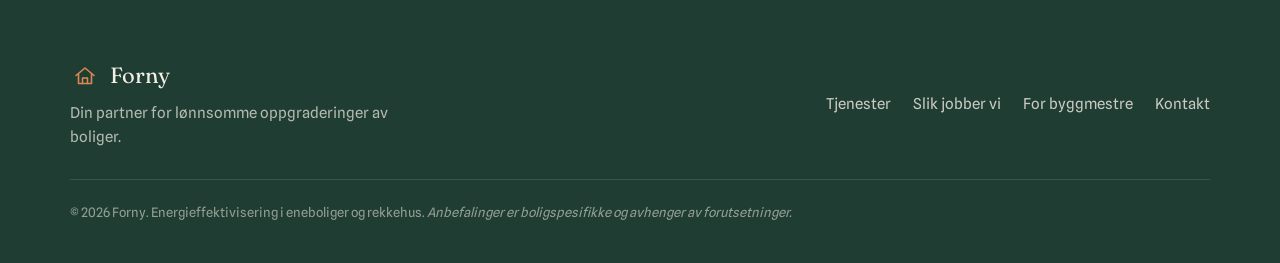
==== commit fbad64c1: "Modify meta title and description in index.html Updated meta tags and descriptions for better clarit" ====
--- a/index.html
+++ b/index.html
@@ -5,7 +5,7 @@
 <meta name="viewport" content="width=device-width, initial-scale=1.0" />
 <title>Forny — din partner for energieffektive oppgraderinger av boliger</title>
 <meta name="description" content="Forny hjelper boligeiere å finne de mest effektive energitiltakene. Vi rangerer tiltak etter kost-nytte i samarbeid med erfarne byggmestre — fra befaring til prosjektering." />
-<meta property="og:title" content="Forny — lønnsomme oppgraderinger av boliger" />
+<meta property="og:title" content="Forny — smart oppgradering av boliger" />
 <meta property="og:description" content="Vi rangerer energitiltak etter kost-nytte i samarbeid med erfarne byggmestre. Ta kontakt for en uforpliktende prat." />
 <meta property="og:type" content="website" />
 <meta property="og:locale" content="nb_NO" />
@@ -314,7 +314,7 @@
   <div class="section-head"><span class="section-index">03</span><h2 class="section-title">Om oss</h2></div>
   <div class="value-grid">
     <div class="value-text">
-      <p>Forny er <strong>din partner for å finne lønnsomme oppgraderingstiltak for boliger</strong>. Vi samarbeider med byggmestre for å anbefale og rangere tiltak etter kostnad mot nytte, slik at energieffektivisering blir forståelig og overkommelig for vanlige boligeiere.</p>
+      <p>Forny er <strong>din partner for å finne effektive oppgraderingstiltak for boliger</strong>. Vi samarbeider med byggmestre for å anbefale og rangere tiltak etter kostnad mot nytte, slik at energieffektivisering blir forståelig og overkommelig for vanlige boligeiere.</p>
       <p>Vi tror ikke på å selge inn den dyreste løsningen. Det mest energieffektive tiltaket avhenger av boligtype, dagens tilstand, varmesystem, vaner og forutsetninger som strømpris og rente. Derfor gir vi deg <strong>et ærlig, boligspesifikt beslutningsgrunnlag</strong> i stedet for en generisk anbefaling.</p>
       <ul class="value-list">
         <li><strong>Energieffektivisering.</strong> Vi starter med tiltakene som gir mest igjen for investeringene.</li>
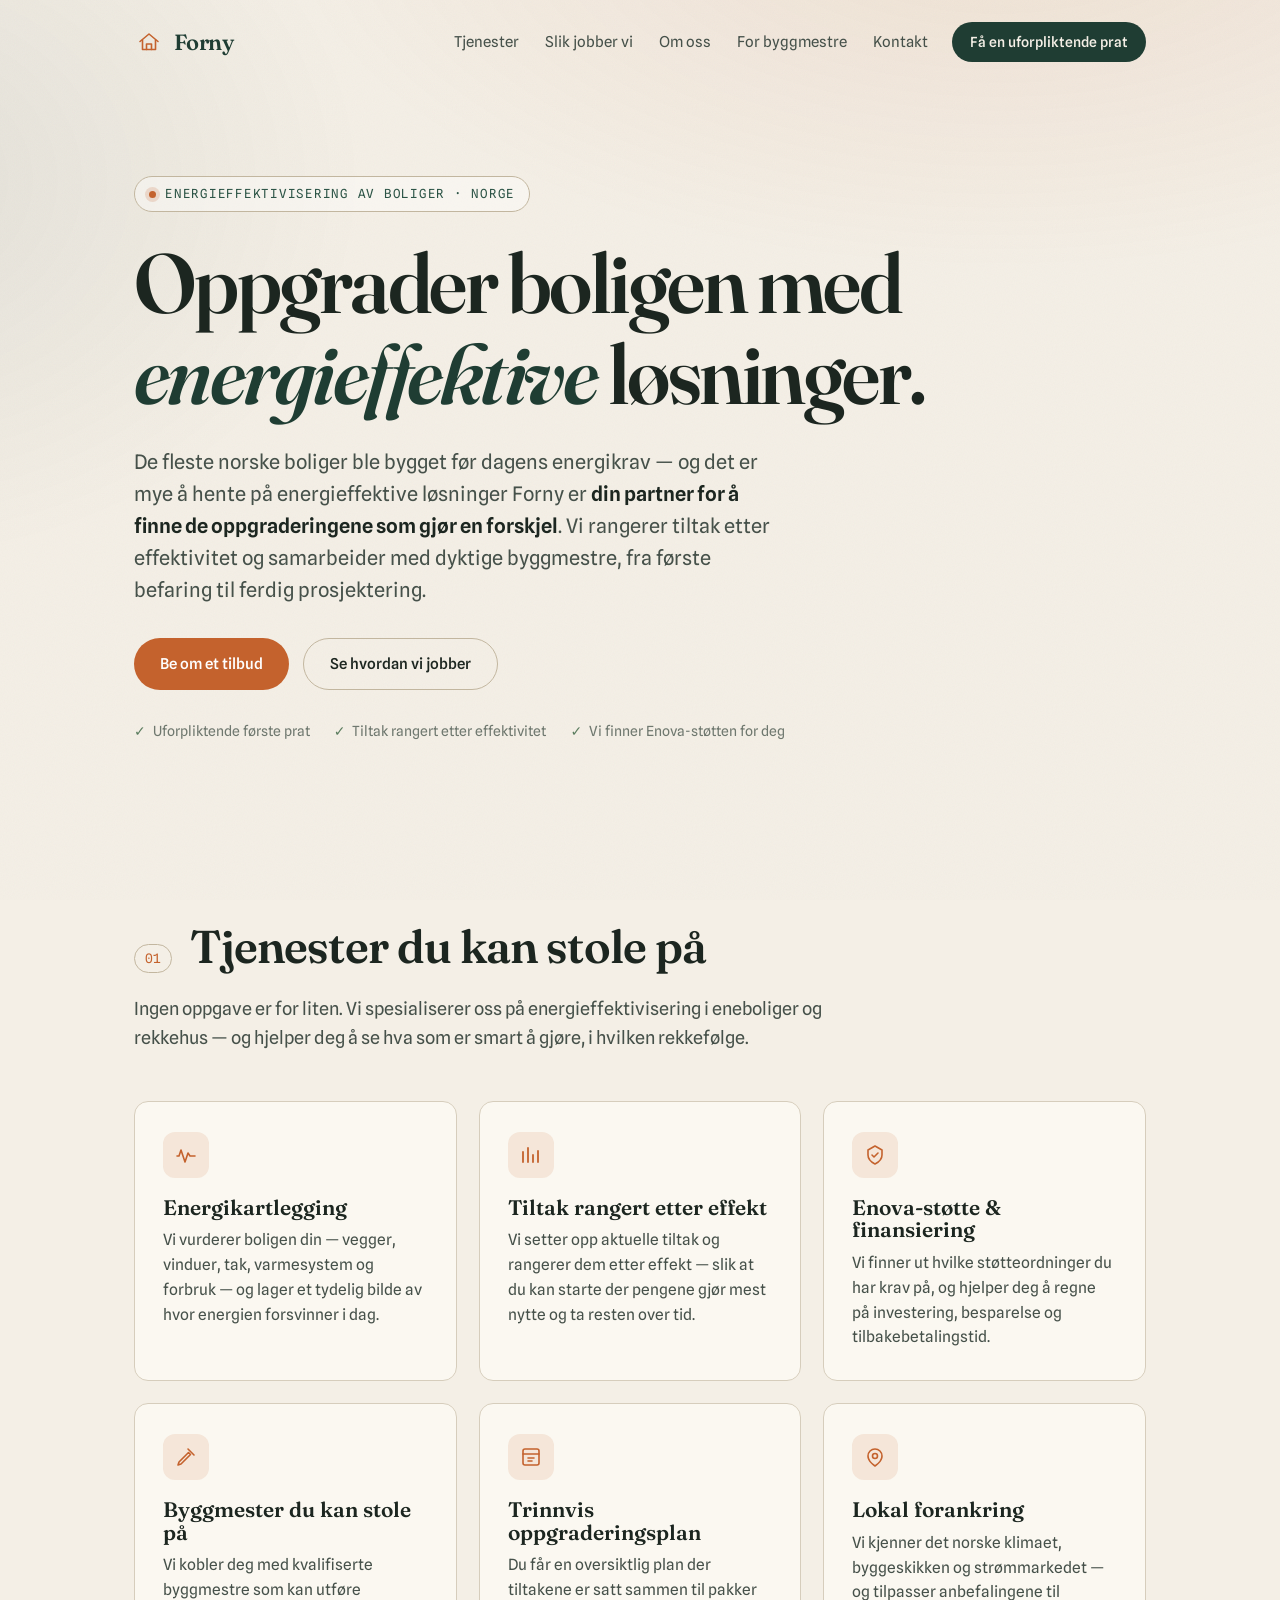
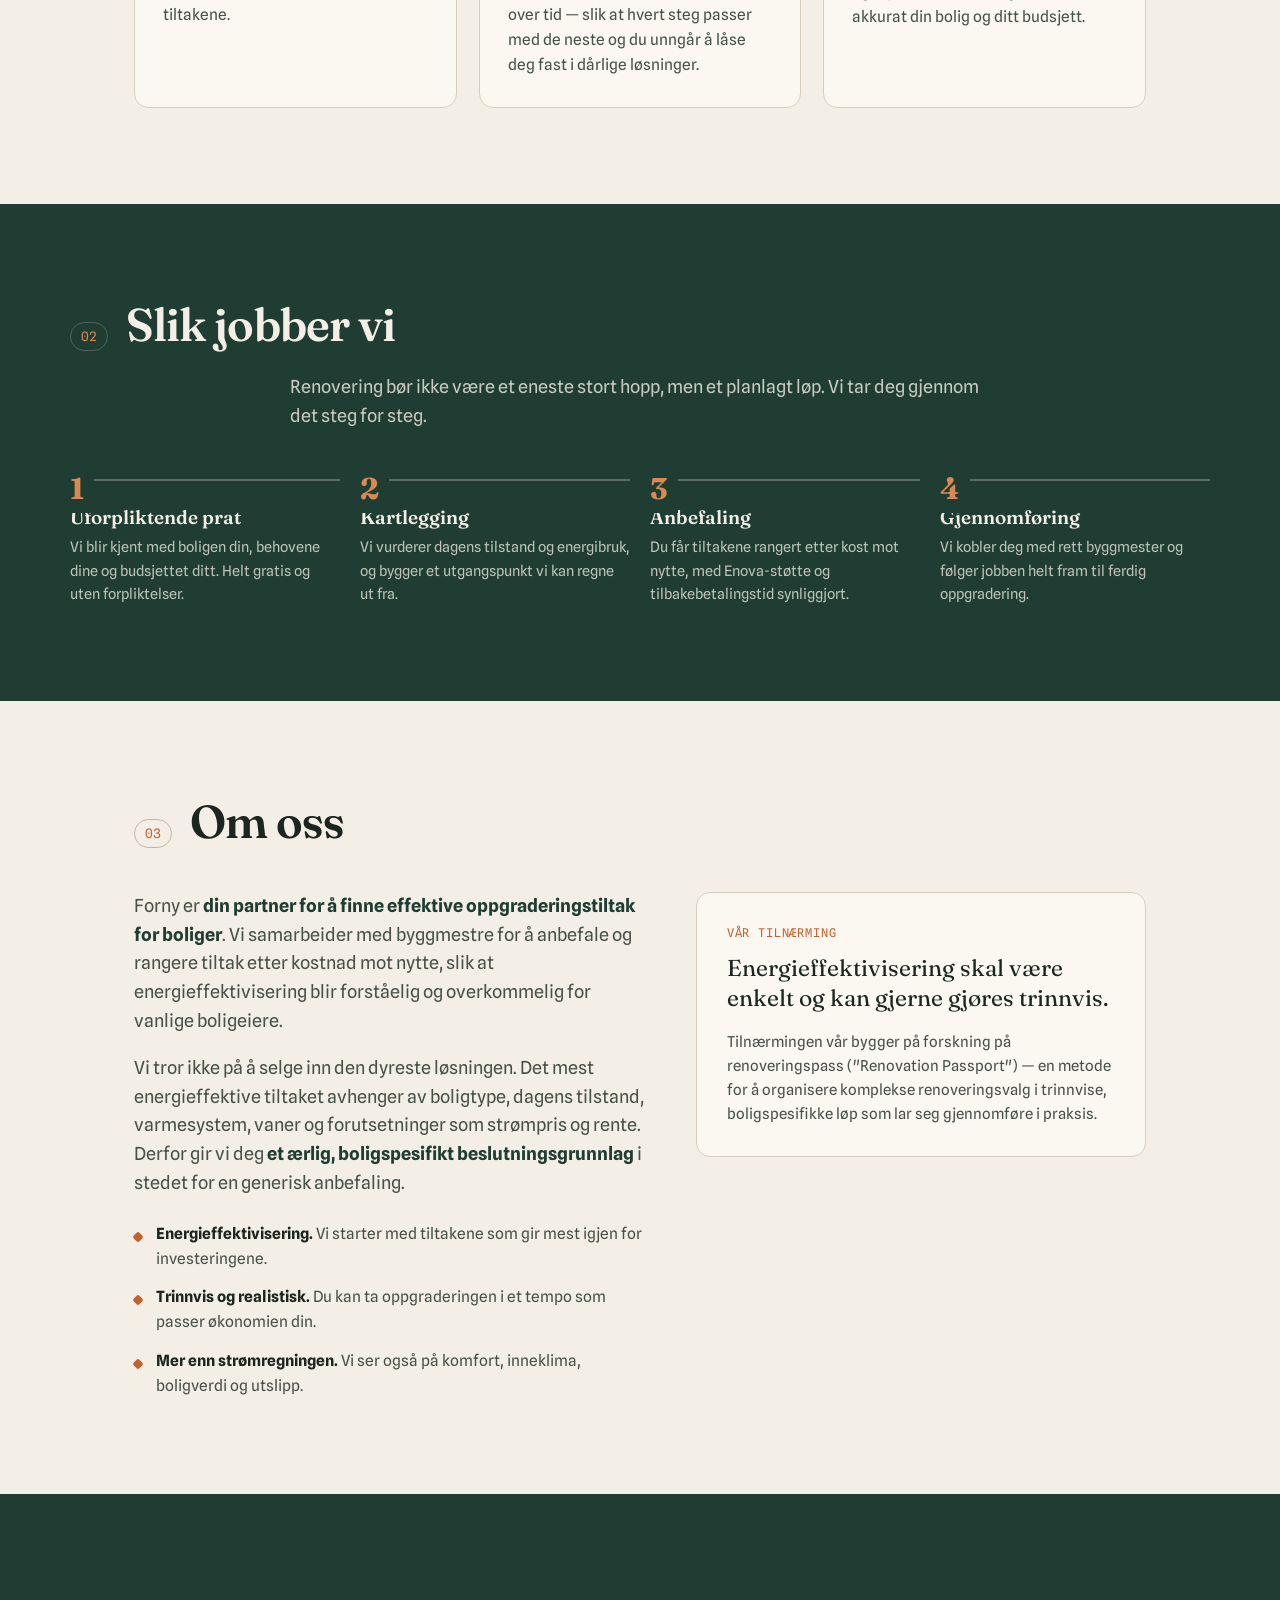
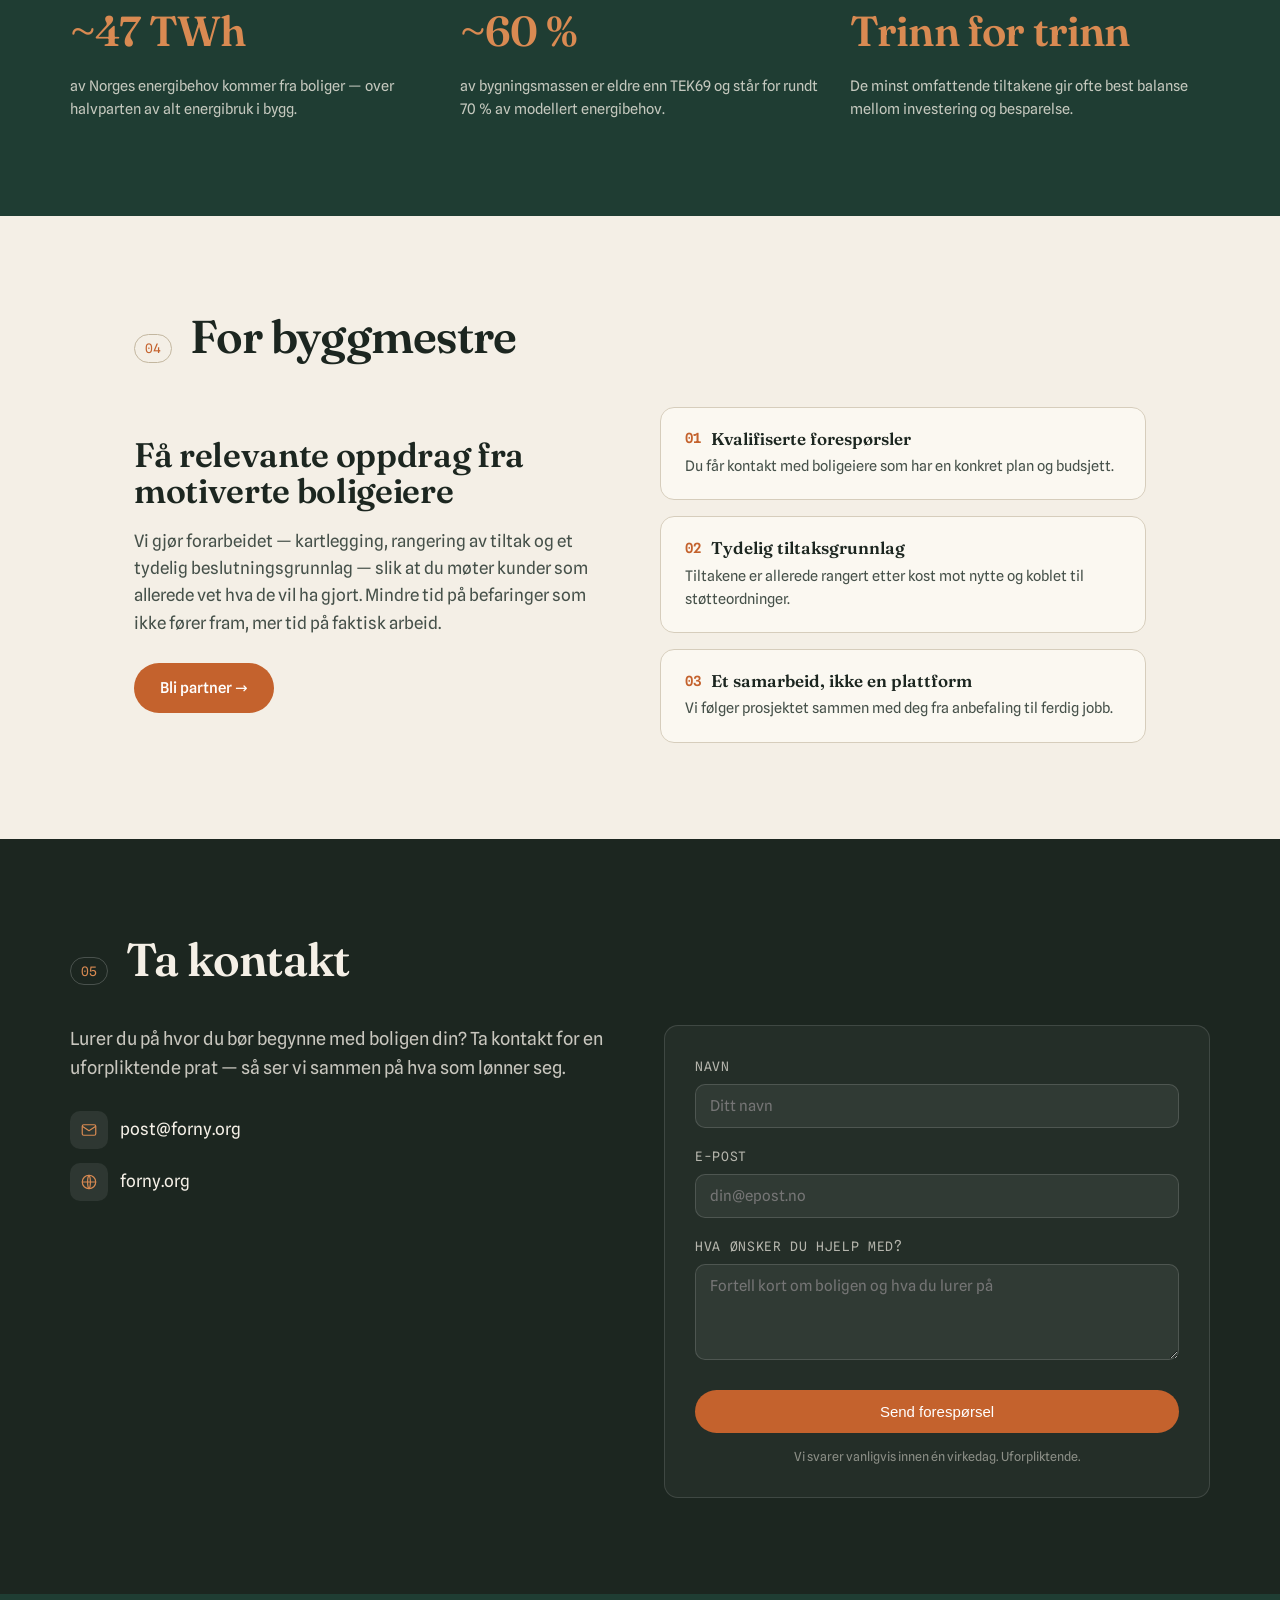
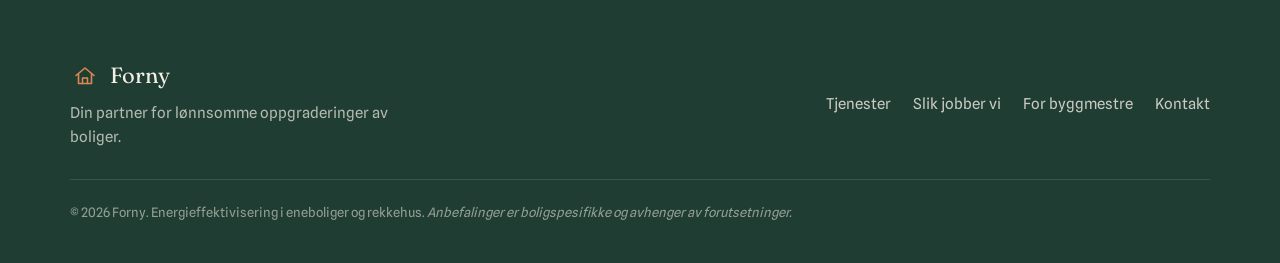
==== commit 423f206f: "Update text in value card about renovation approach" ====
--- a/index.html
+++ b/index.html
@@ -325,7 +325,7 @@
     <aside class="value-card">
       <p class="vc-eyebrow">Vår tilnærming</p>
       <p class="vc-quote">Energieffektivisering skal være enkelt og kan gjerne gjøres trinnvis.</p>
-      <p class="vc-sub">Tilnærmingen vår bygger på forskning på bygningsrenoveringspass — en metode for å organisere komplekse renoveringsvalg i trinnvise, boligspesifikke løp som lar seg gjennomføre i praksis.</p>
+      <p class="vc-sub">Tilnærmingen vår bygger på forskning på renoveringspass ("Renovation Passport") — en metode for å organisere komplekse renoveringsvalg i trinnvise, boligspesifikke løp som lar seg gjennomføre i praksis.</p>
     </aside>
   </div>
 </section>
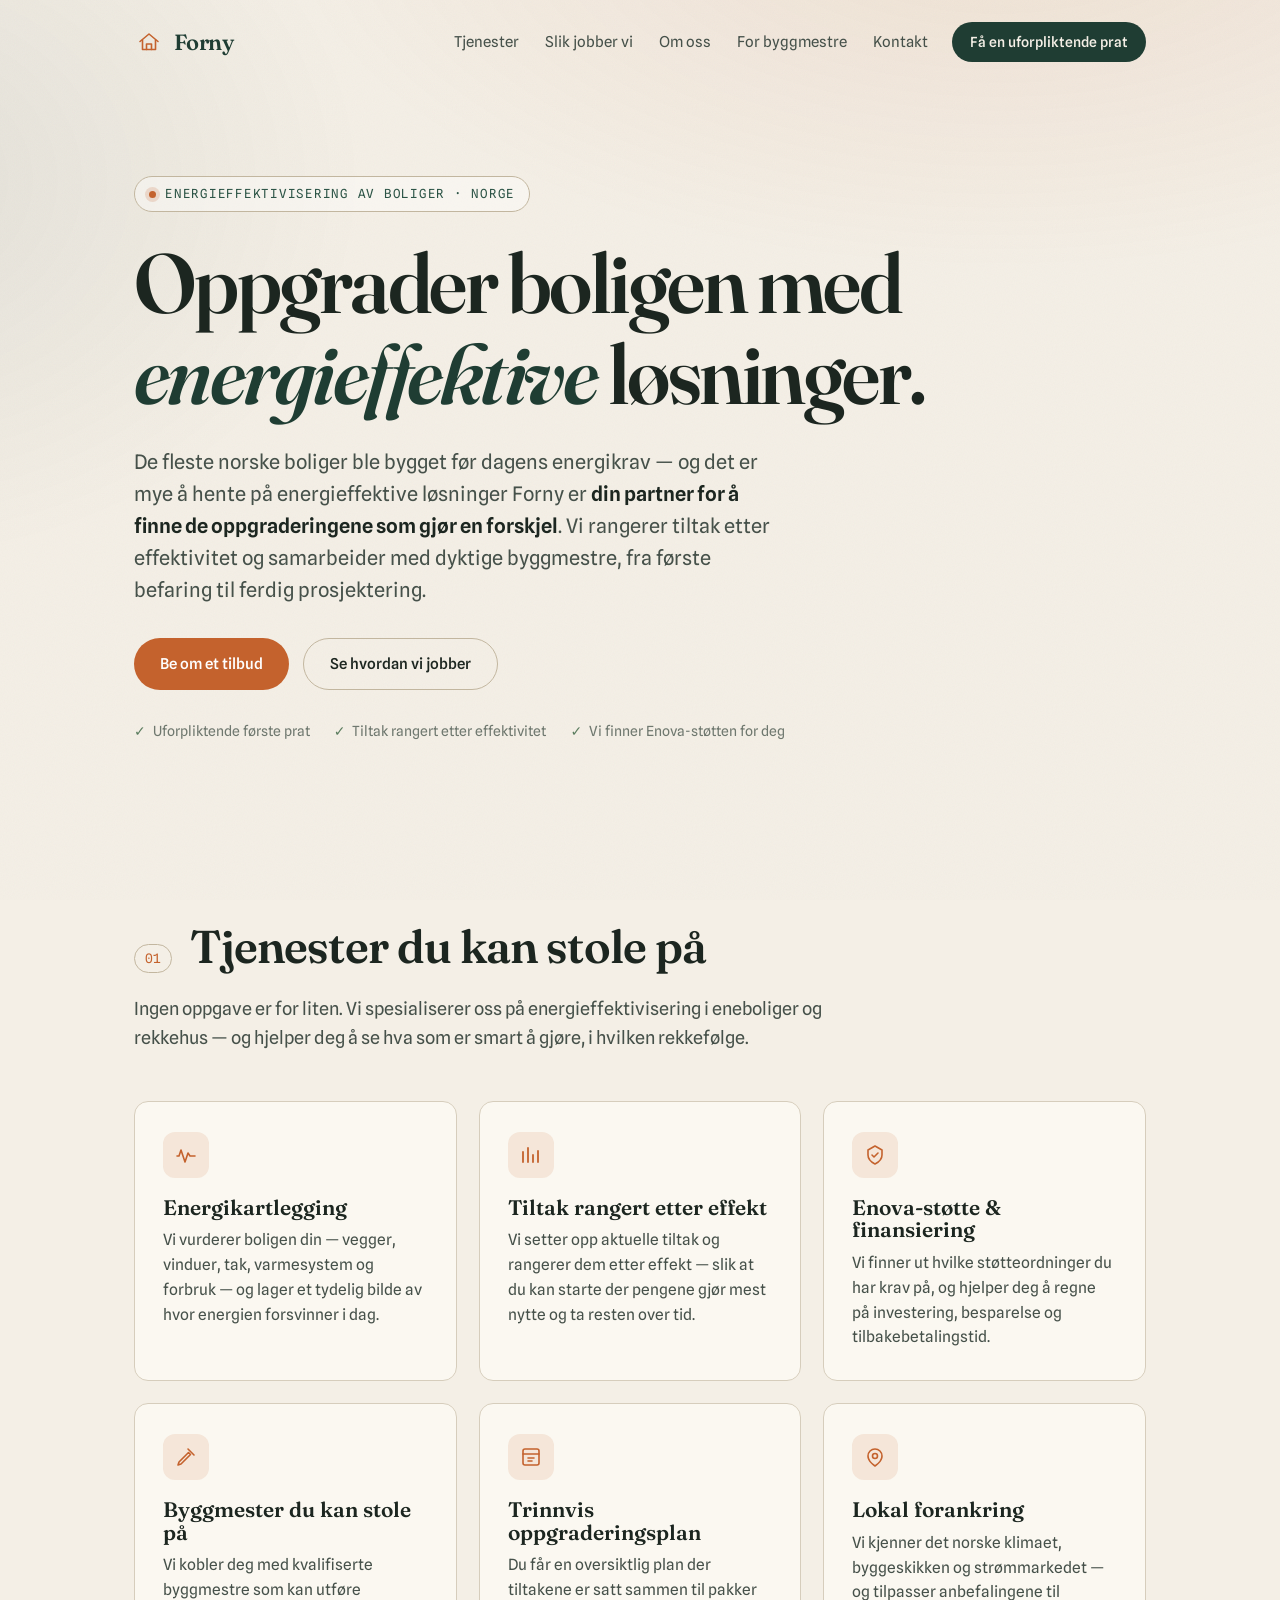
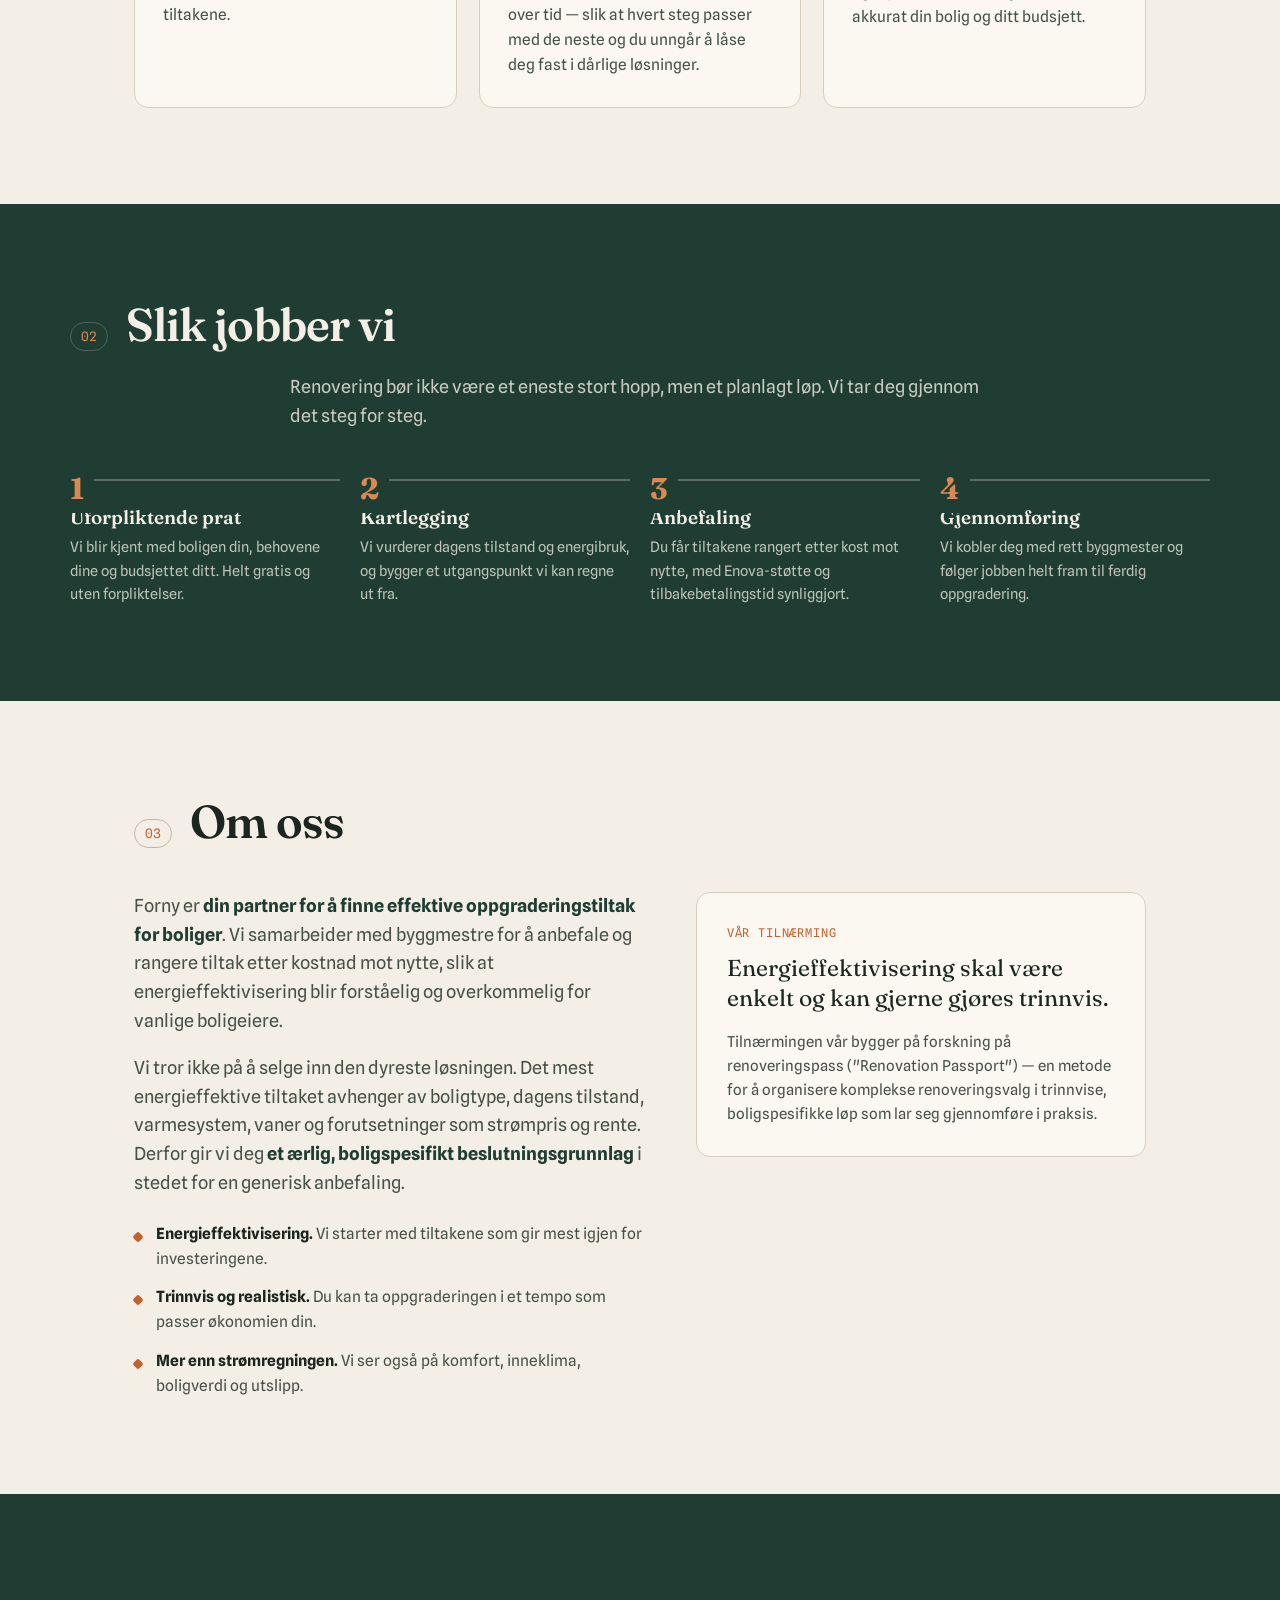
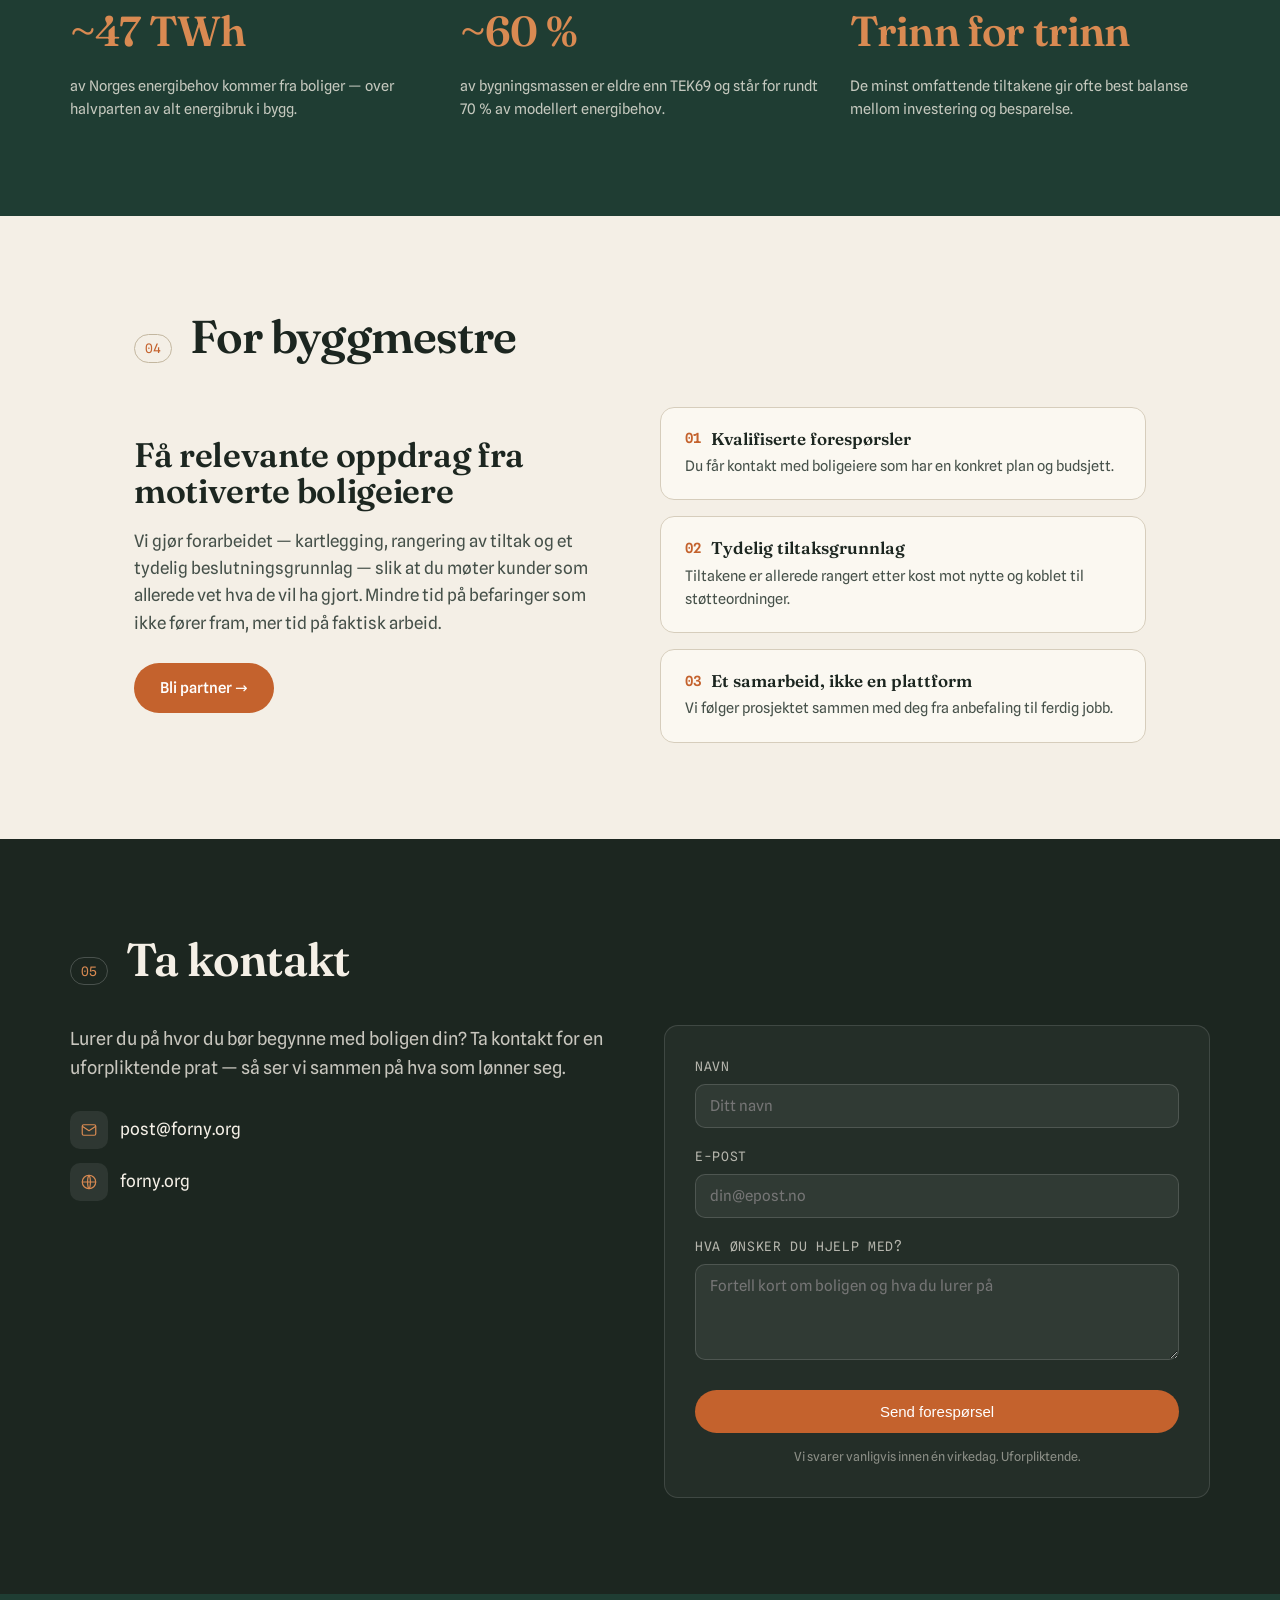
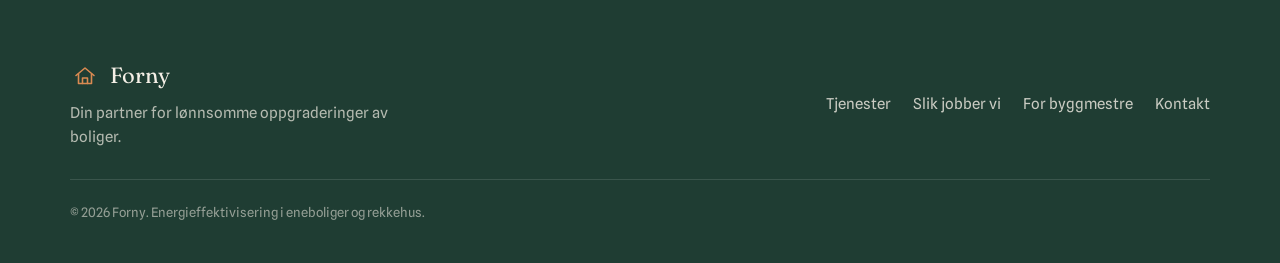
==== commit 412a880b: "Update index.html" ====
--- a/index.html
+++ b/index.html
@@ -417,7 +417,7 @@
       <a href="#kontakt">Kontakt</a>
     </nav>
   </div>
-  <p class="footer-fine">© <span id="year"></span> Forny. Energieffektivisering i eneboliger og rekkehus. <em>Anbefalinger er boligspesifikke og avhenger av forutsetninger.</em></p>
+  <p class="footer-fine">© <span id="year"></span> Forny. Energieffektivisering i eneboliger og rekkehus. </p>
 </footer>
 
 <script>document.getElementById('year').textContent=new Date().getFullYear();</script>
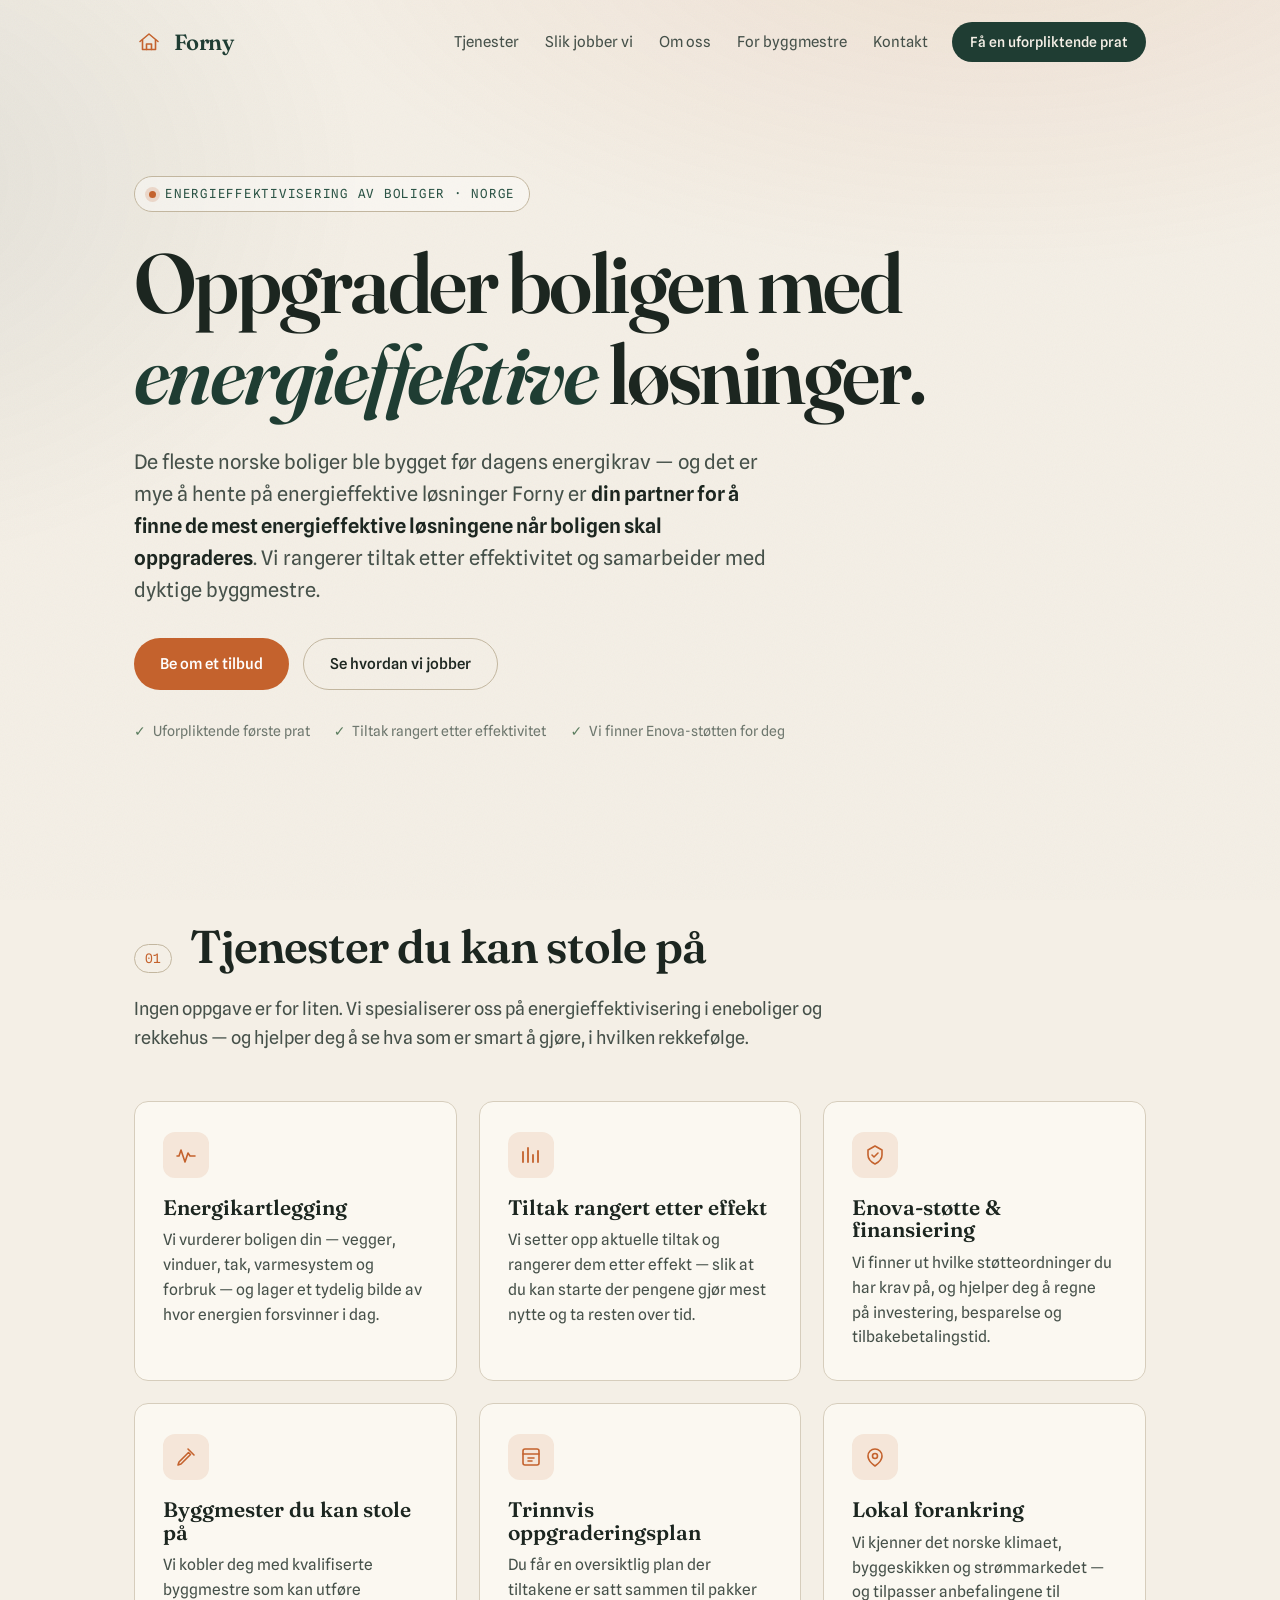
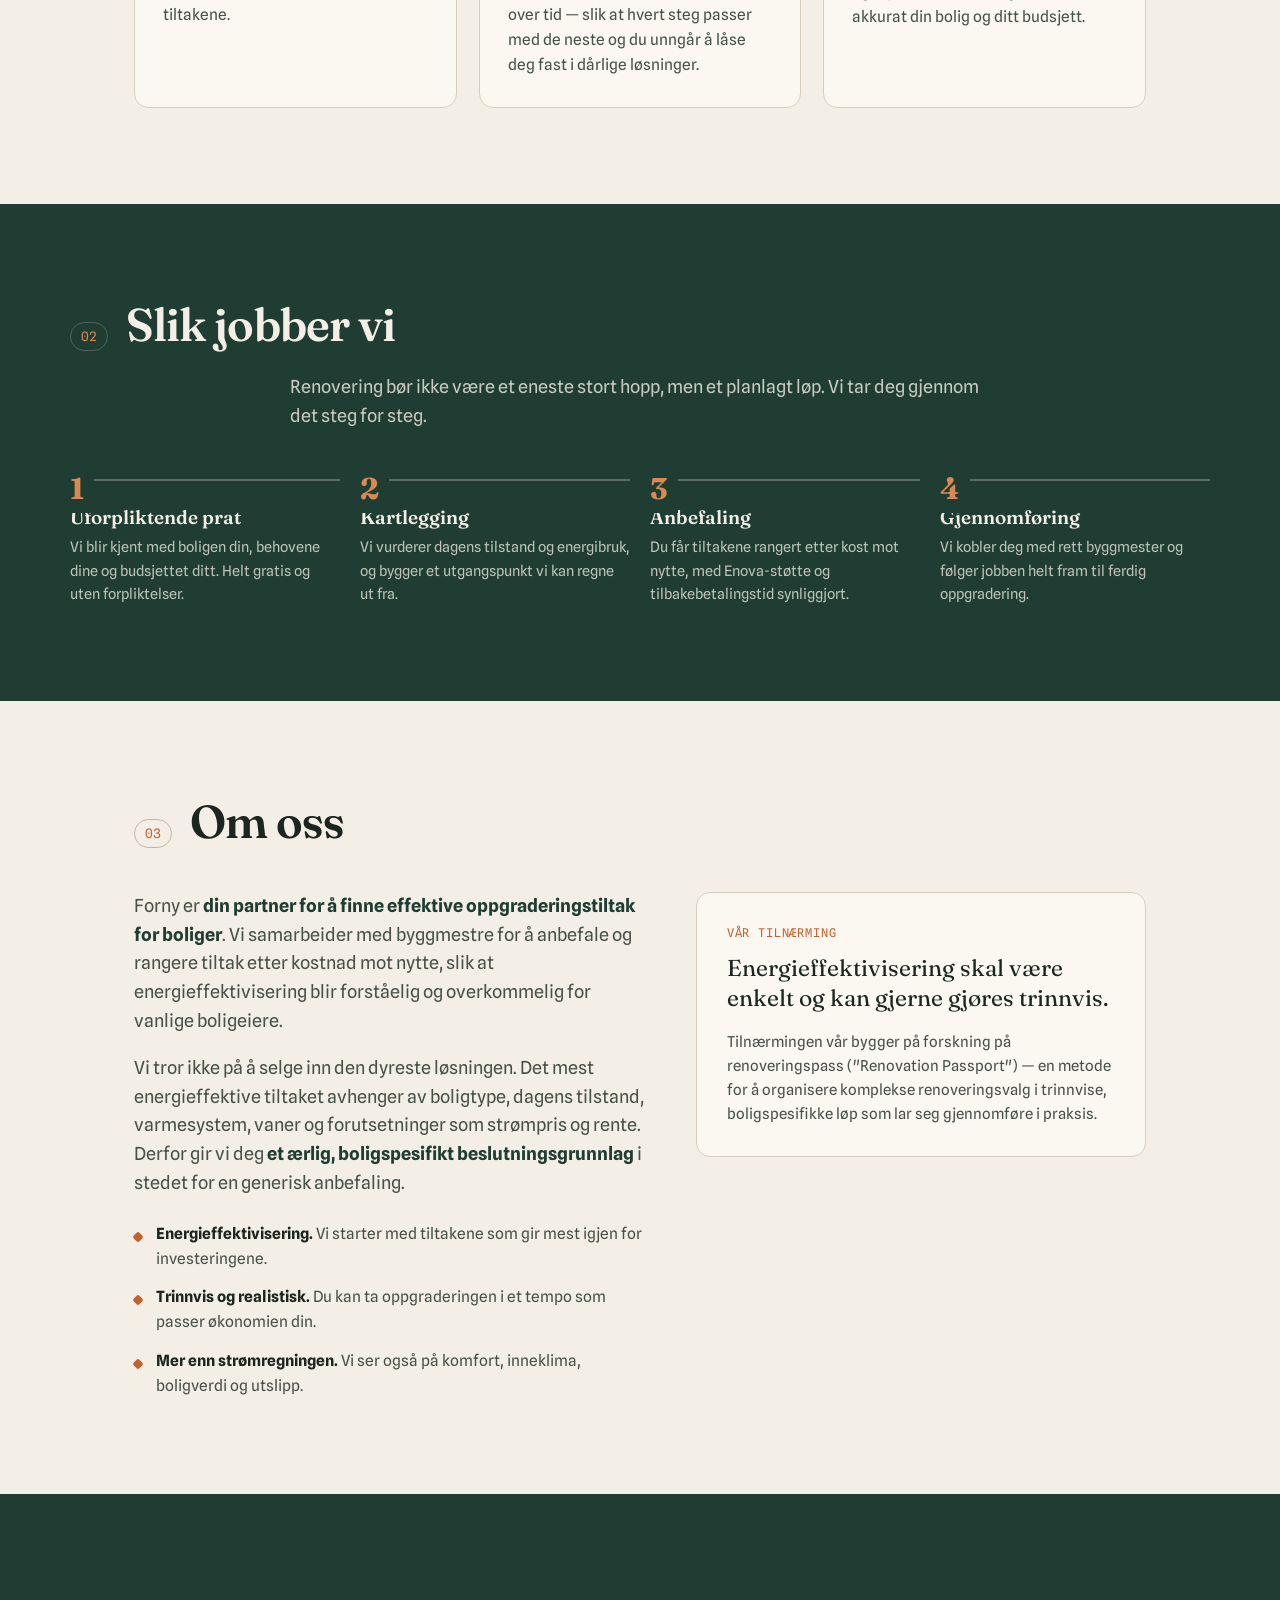
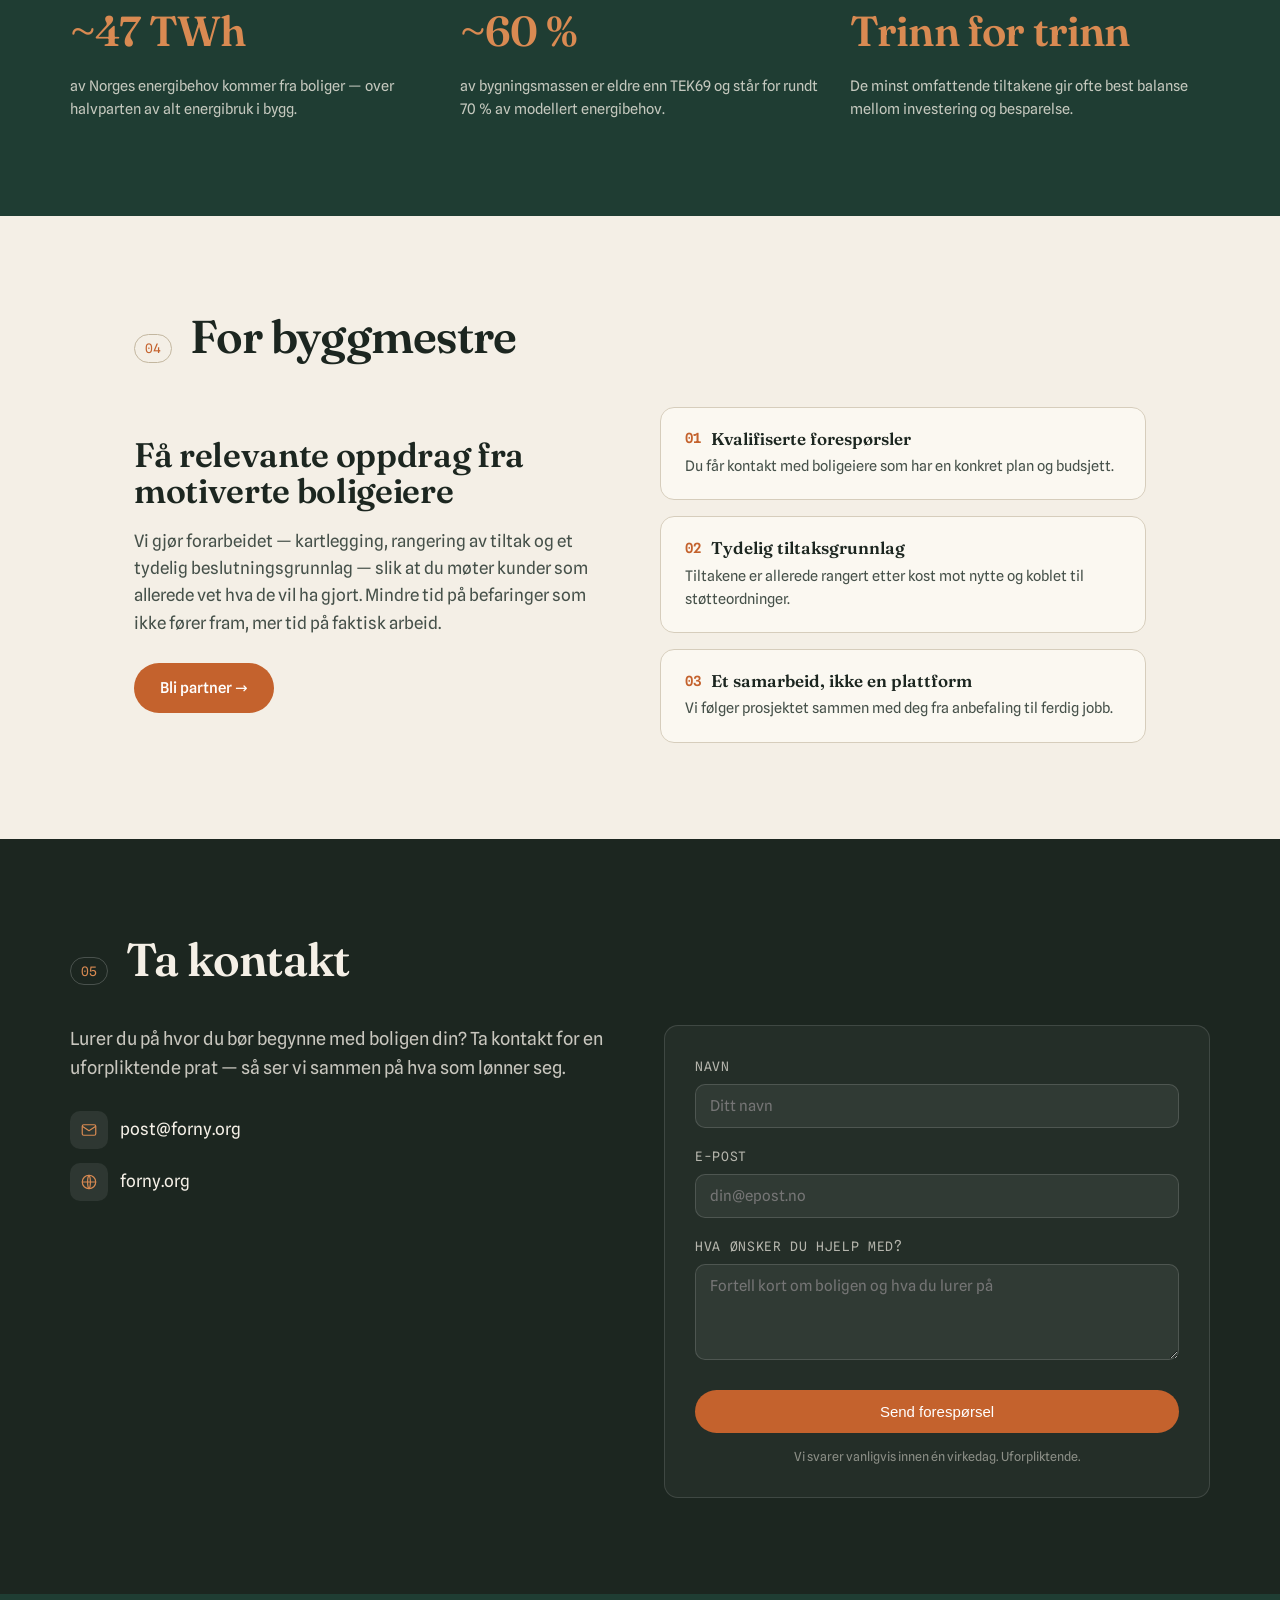
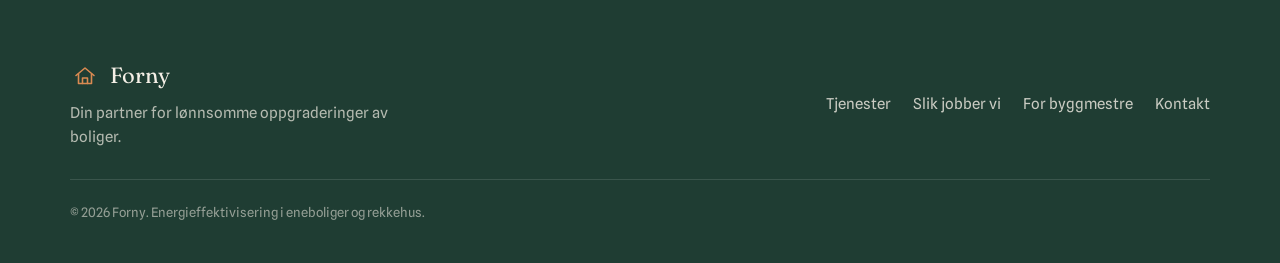
==== commit 68ad88a4: "Revise hero section for clarity and impact Updated text to emphasize energy-efficient solutions and " ====
--- a/index.html
+++ b/index.html
@@ -244,9 +244,9 @@
   <h1 class="hero-title">Oppgrader boligen med <br /><em>energieffektive</em> løsninger.</h1>
   <p class="hero-lede">
     De fleste norske boliger ble bygget før dagens energikrav — og det er mye å hente på energieffektive løsninger
-     Forny er <strong>din partner for å finne de
-    oppgraderingene som gjør en forskjel</strong>. Vi rangerer tiltak etter effektivitet
-    og samarbeider med dyktige byggmestre, fra første befaring til ferdig prosjektering.
+     Forny er <strong>din partner for å finne de mest energieffektive løsningene når boligen skal 
+    oppgraderes</strong>. Vi rangerer tiltak etter effektivitet
+    og samarbeider med dyktige byggmestre.
   </p>
   <div class="hero-actions">
     <a href="#kontakt" class="btn btn-primary">Be om et tilbud</a>
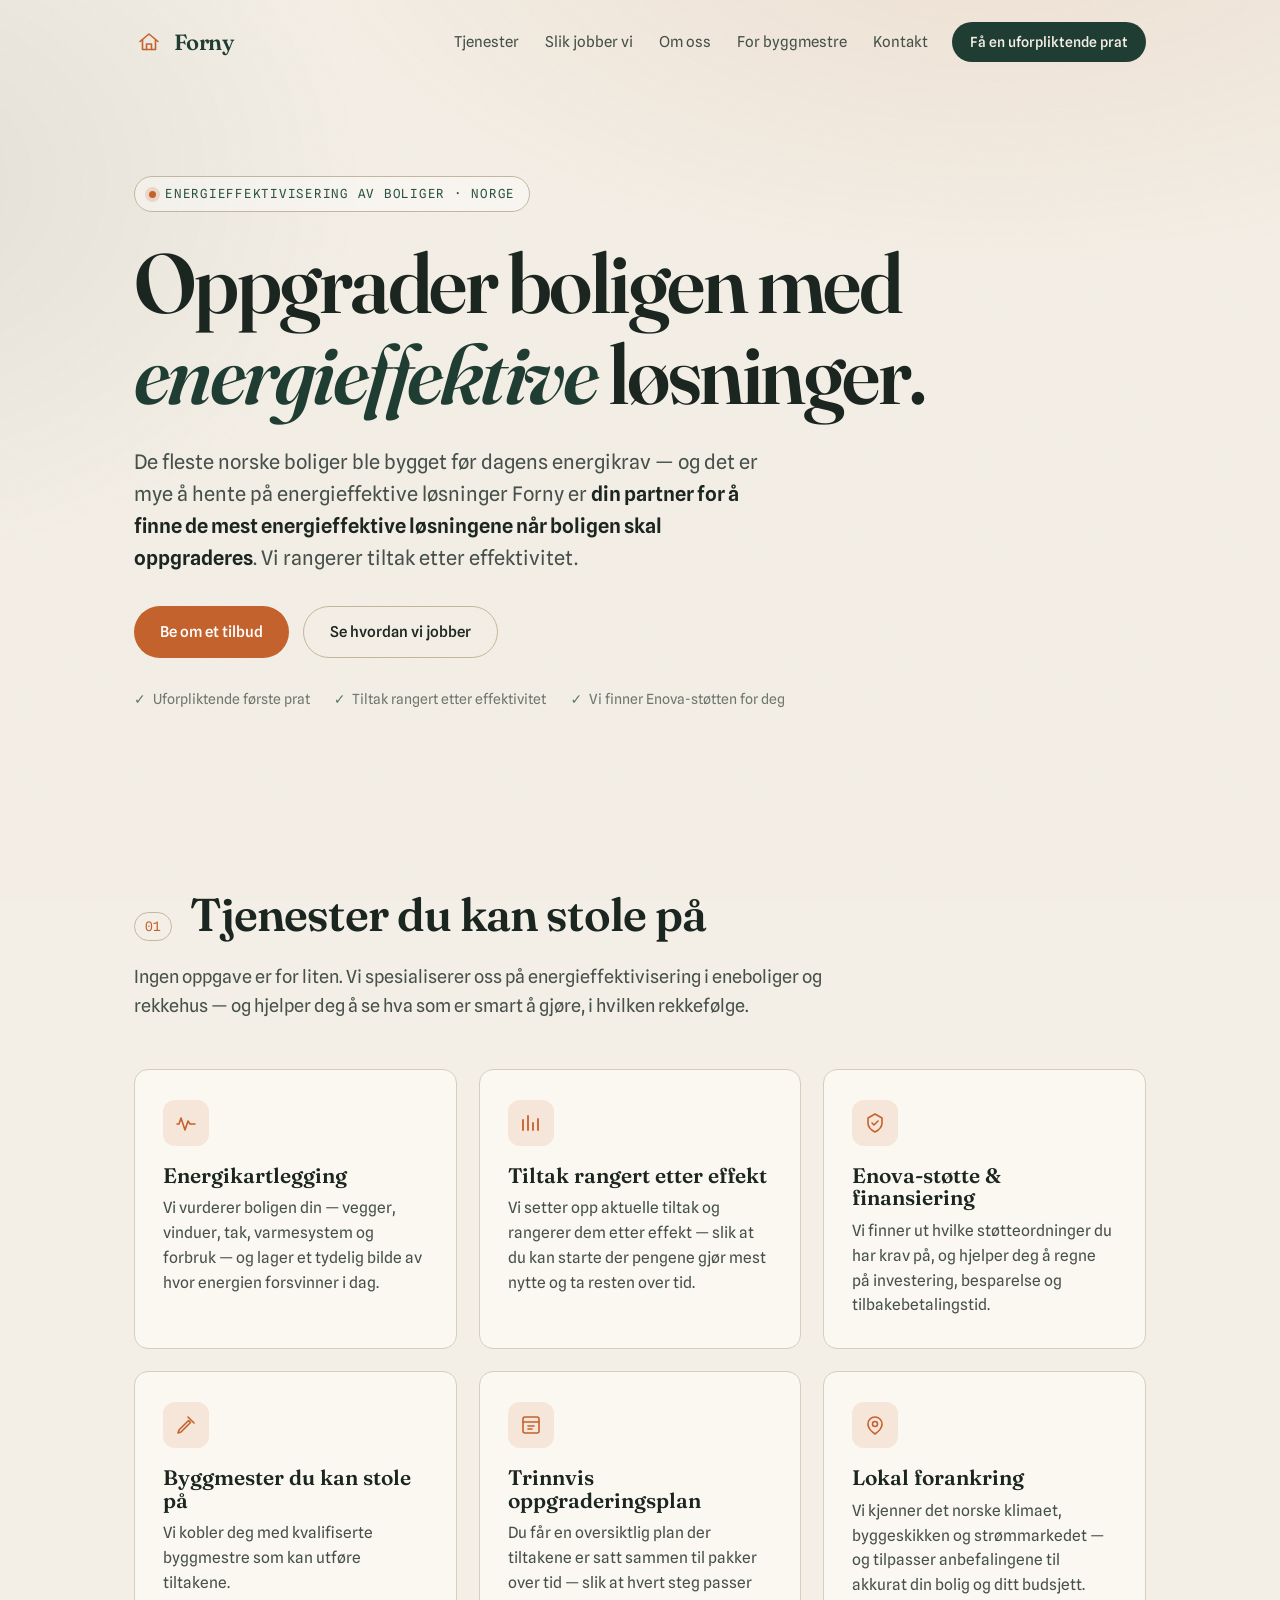
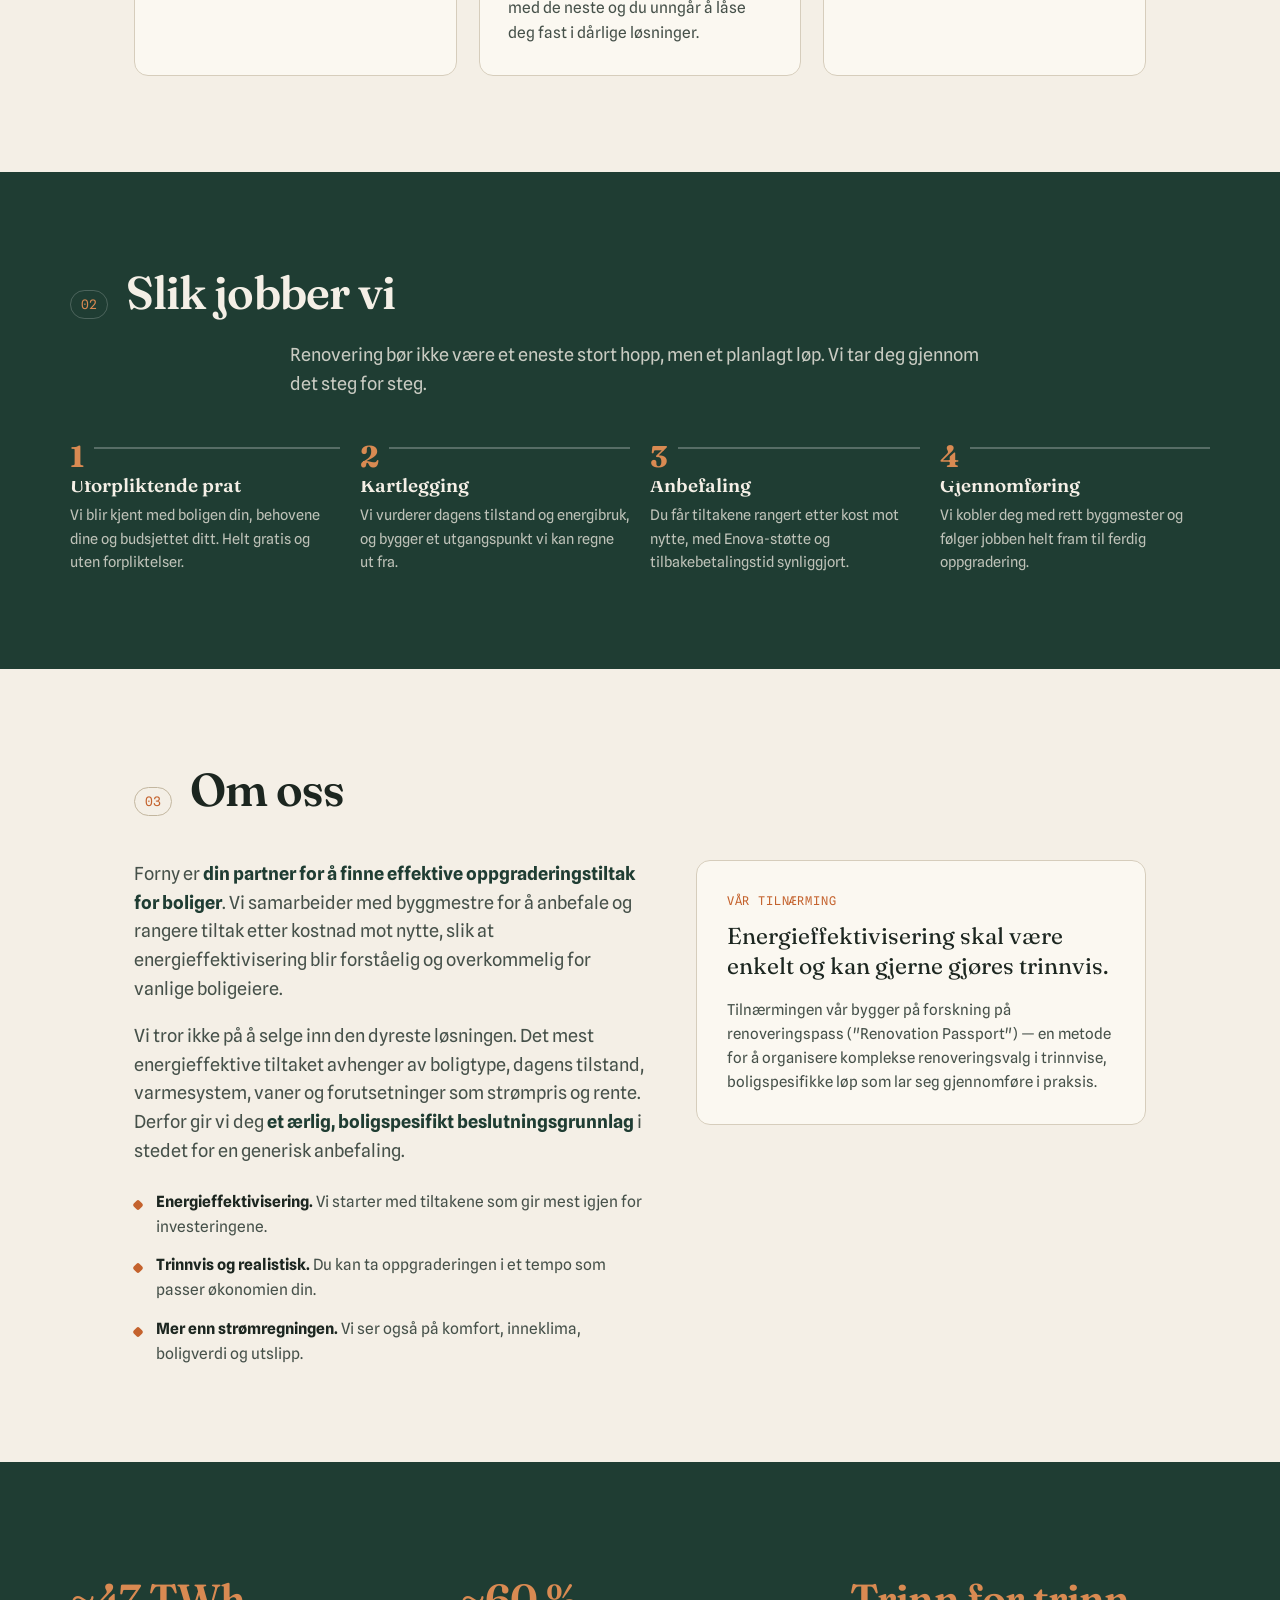
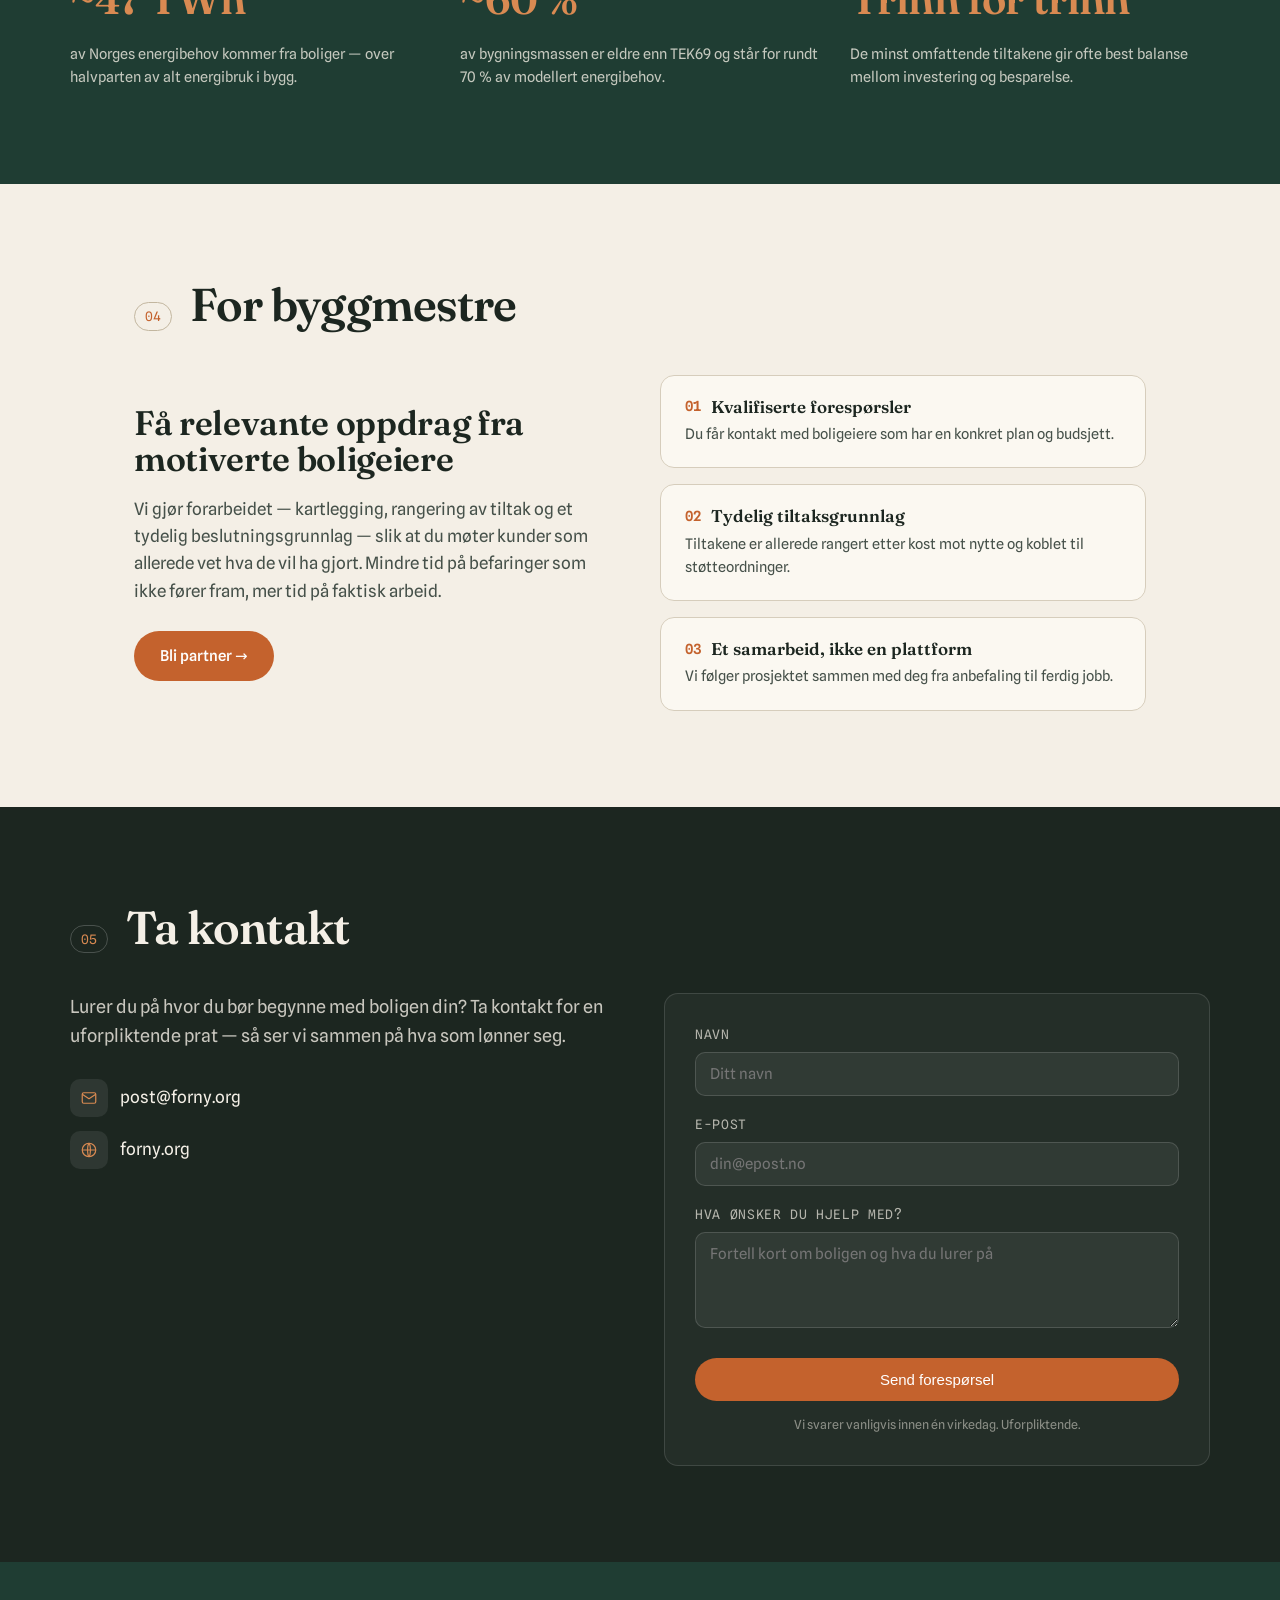
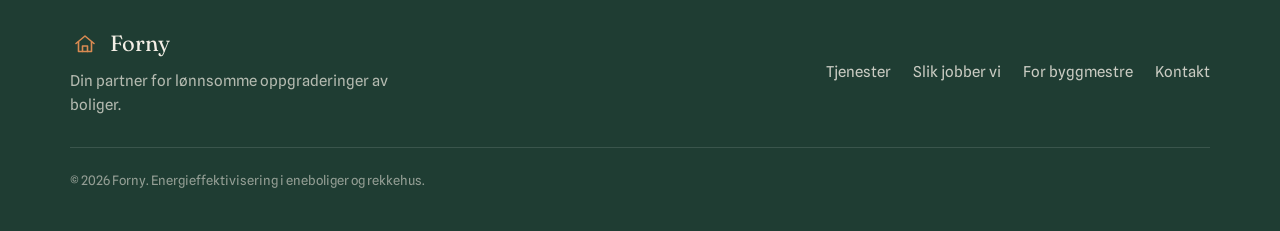
==== commit 69e67ea4: "Update index.html" ====
--- a/index.html
+++ b/index.html
@@ -245,8 +245,7 @@
   <p class="hero-lede">
     De fleste norske boliger ble bygget før dagens energikrav — og det er mye å hente på energieffektive løsninger
      Forny er <strong>din partner for å finne de mest energieffektive løsningene når boligen skal 
-    oppgraderes</strong>. Vi rangerer tiltak etter effektivitet
-    og samarbeider med dyktige byggmestre.
+    oppgraderes</strong>. Vi rangerer tiltak etter effektivitet.
   </p>
   <div class="hero-actions">
     <a href="#kontakt" class="btn btn-primary">Be om et tilbud</a>
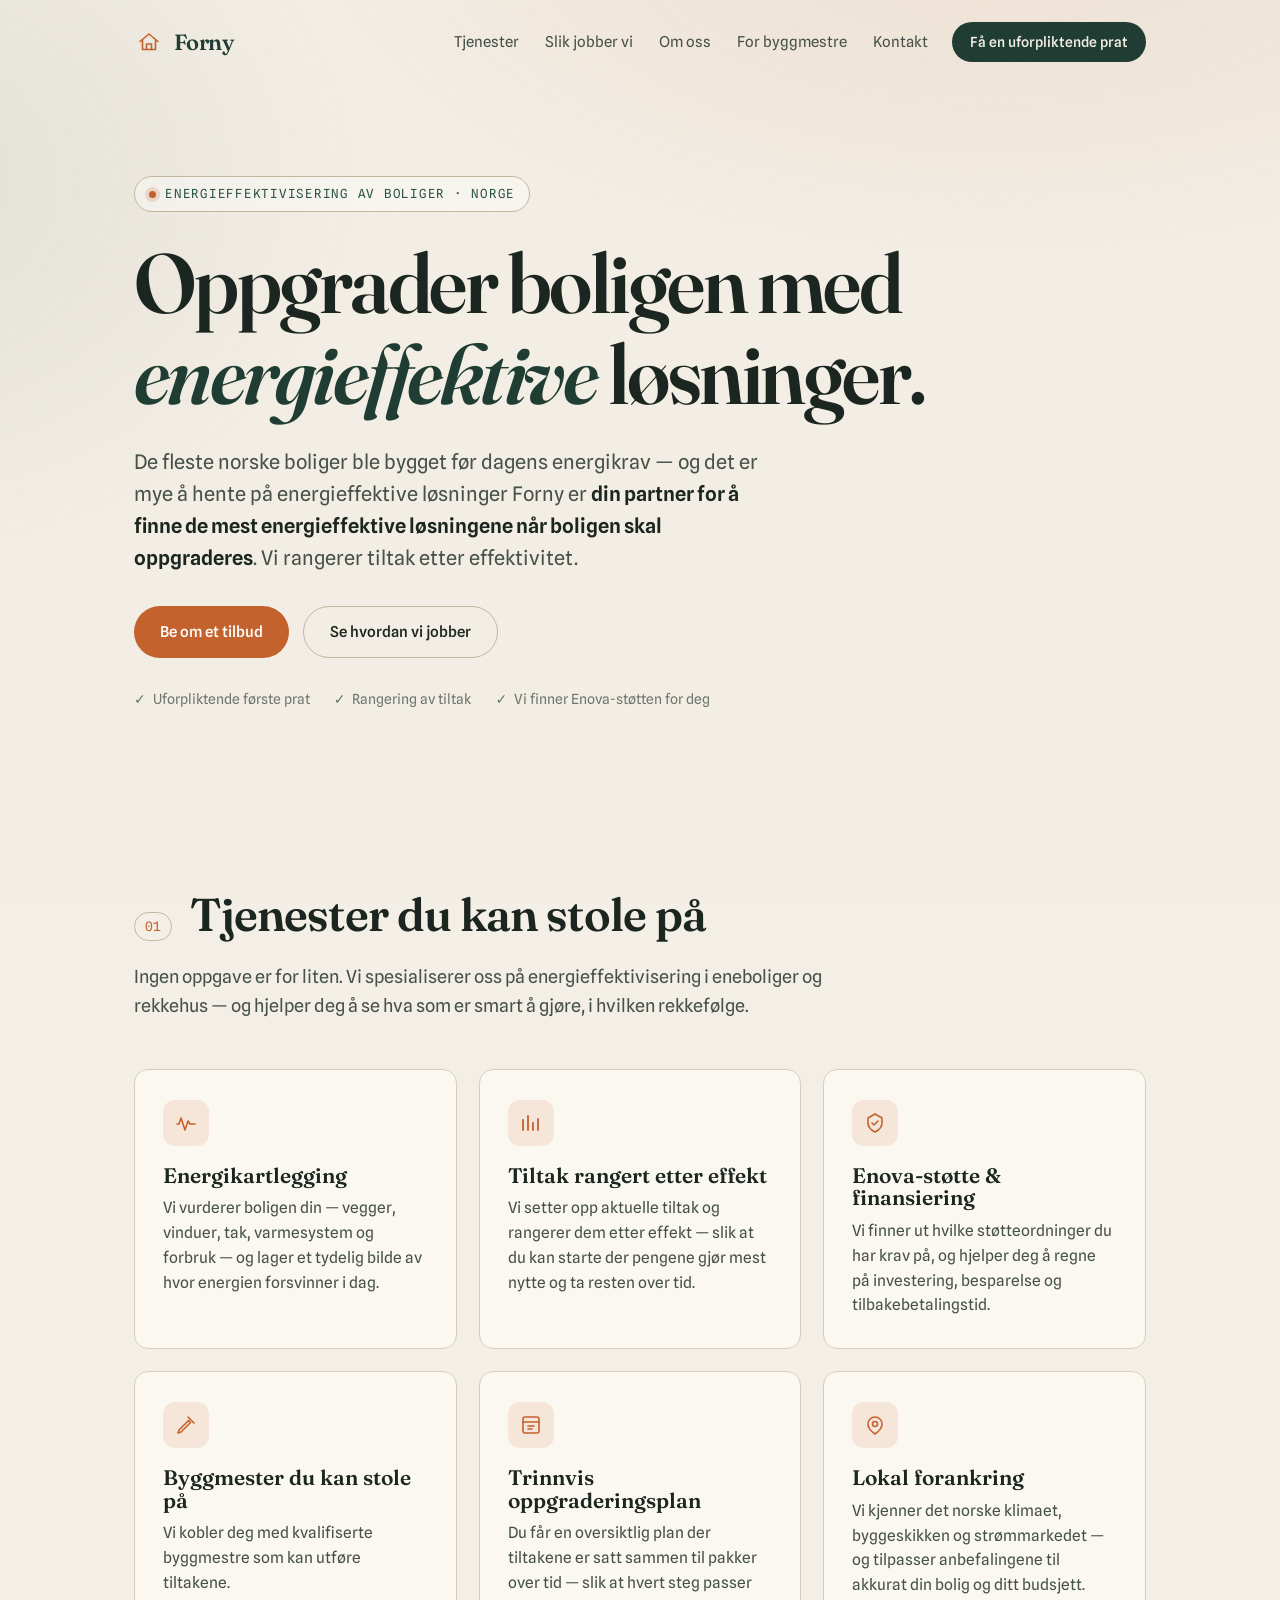
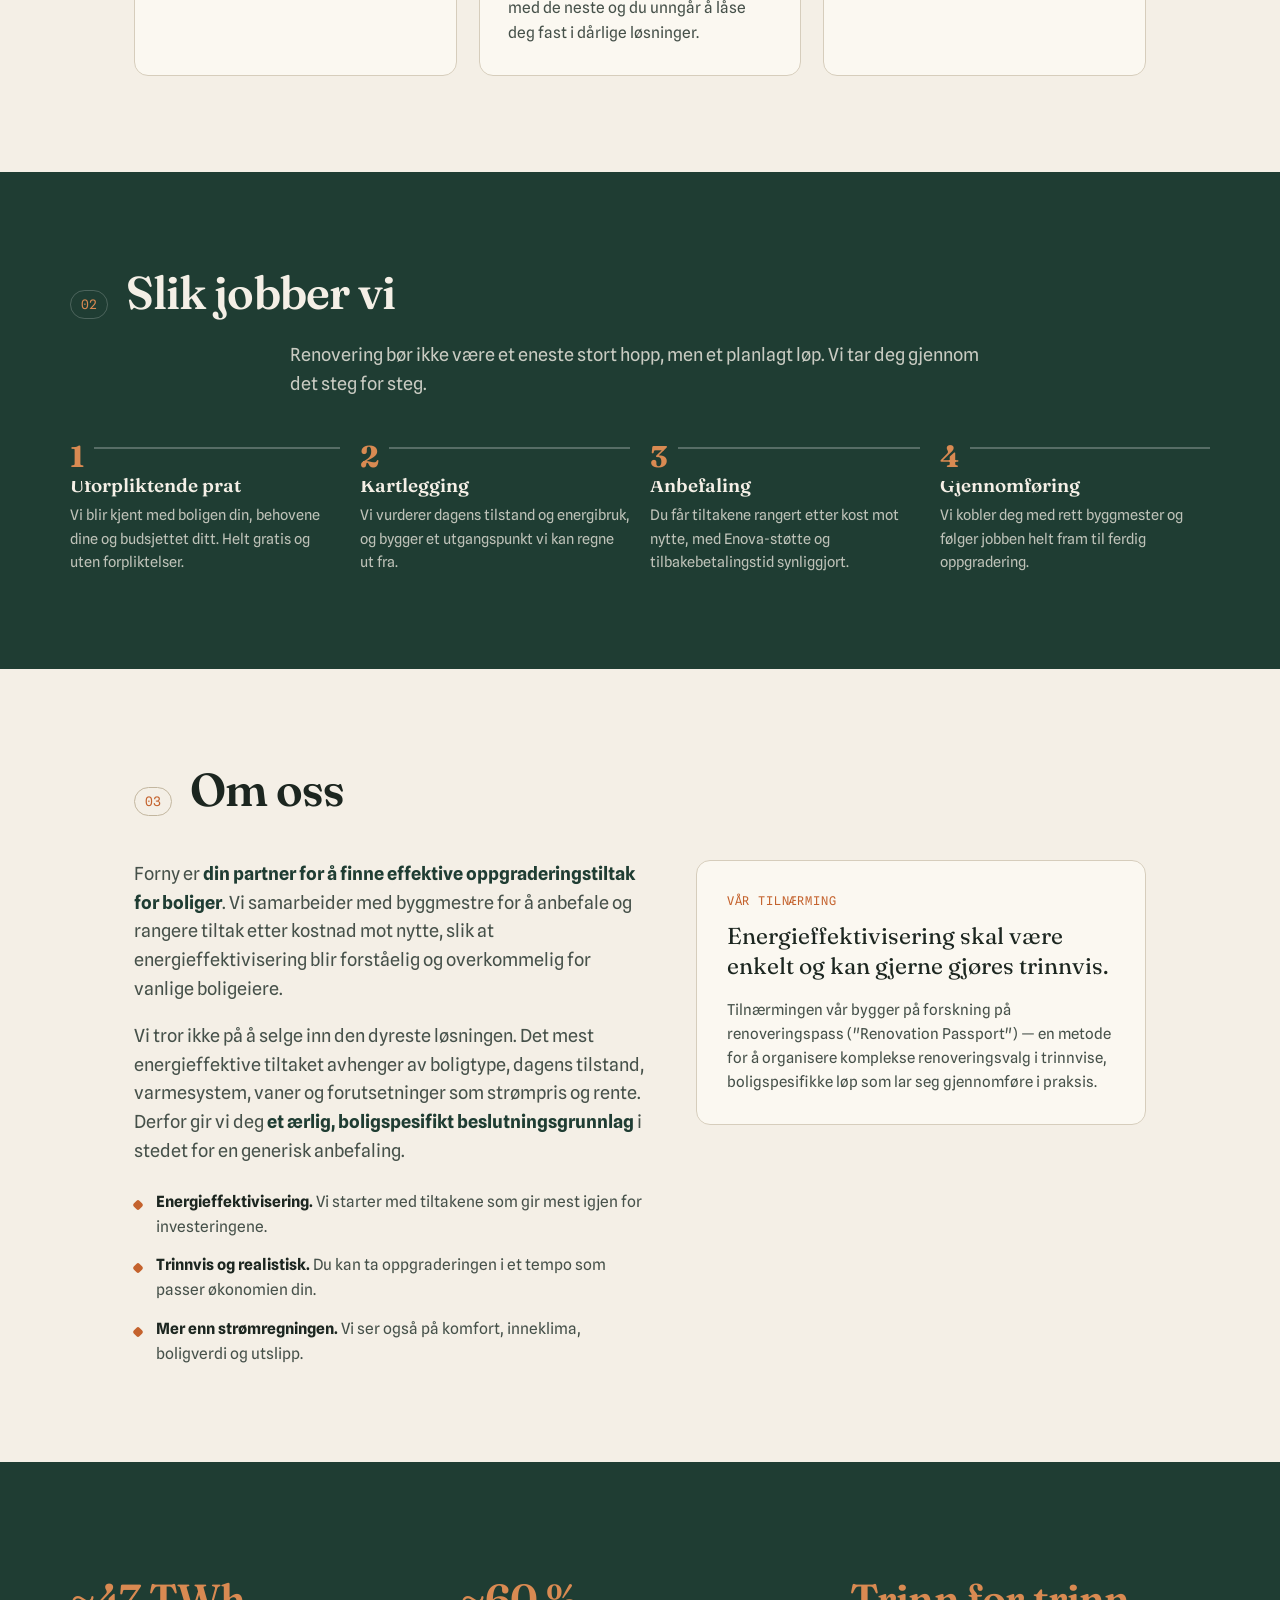
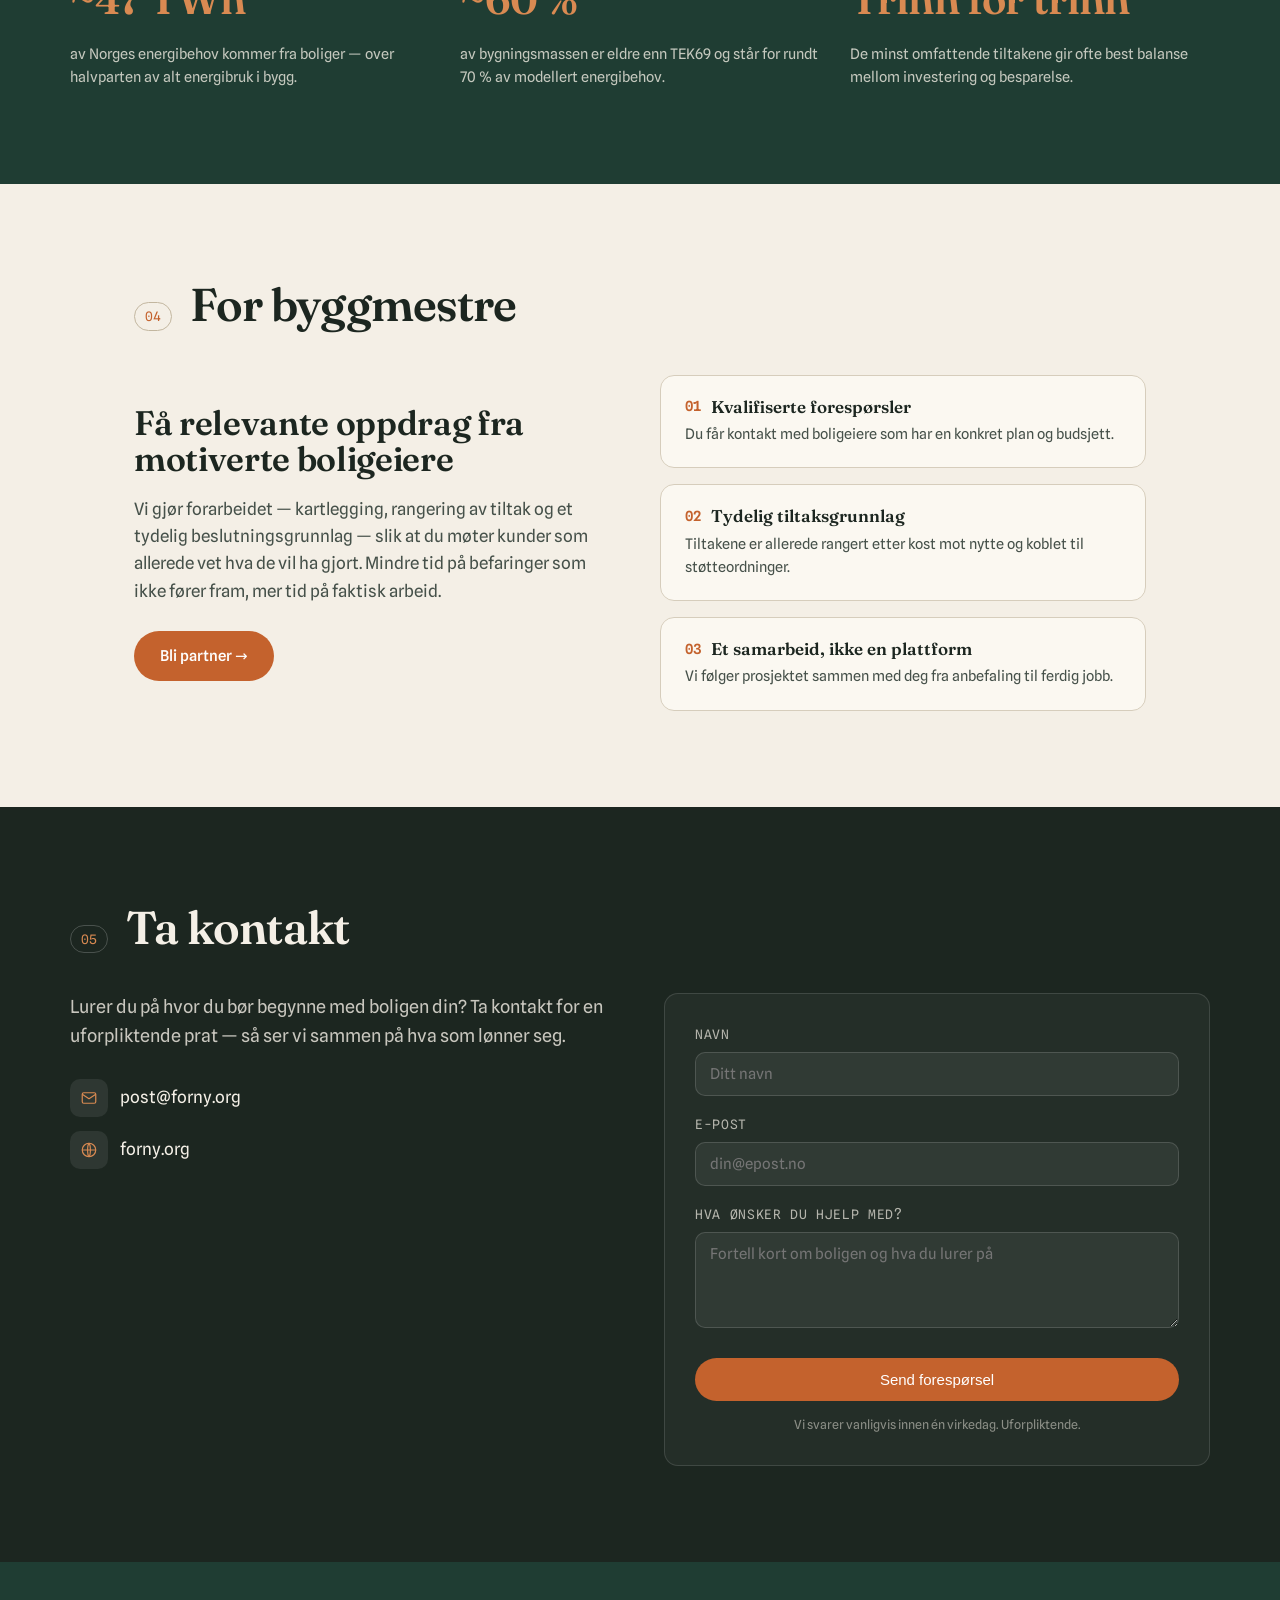
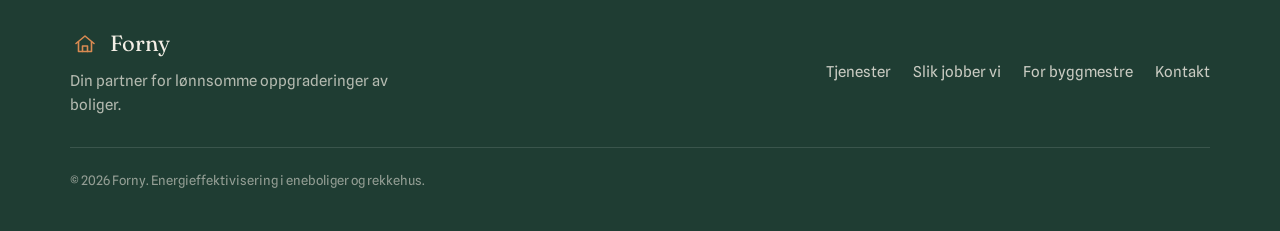
==== commit a3139925: "Update text for effectiveness ranking section" ====
--- a/index.html
+++ b/index.html
@@ -253,7 +253,7 @@
   </div>
   <div class="hero-trust">
     <span>Uforpliktende første prat</span>
-    <span>Tiltak rangert etter effektivitet</span>
+    <span>Rangering av tiltak</span>
     <span>Vi finner Enova-støtten for deg</span>
   </div>
 </section>
